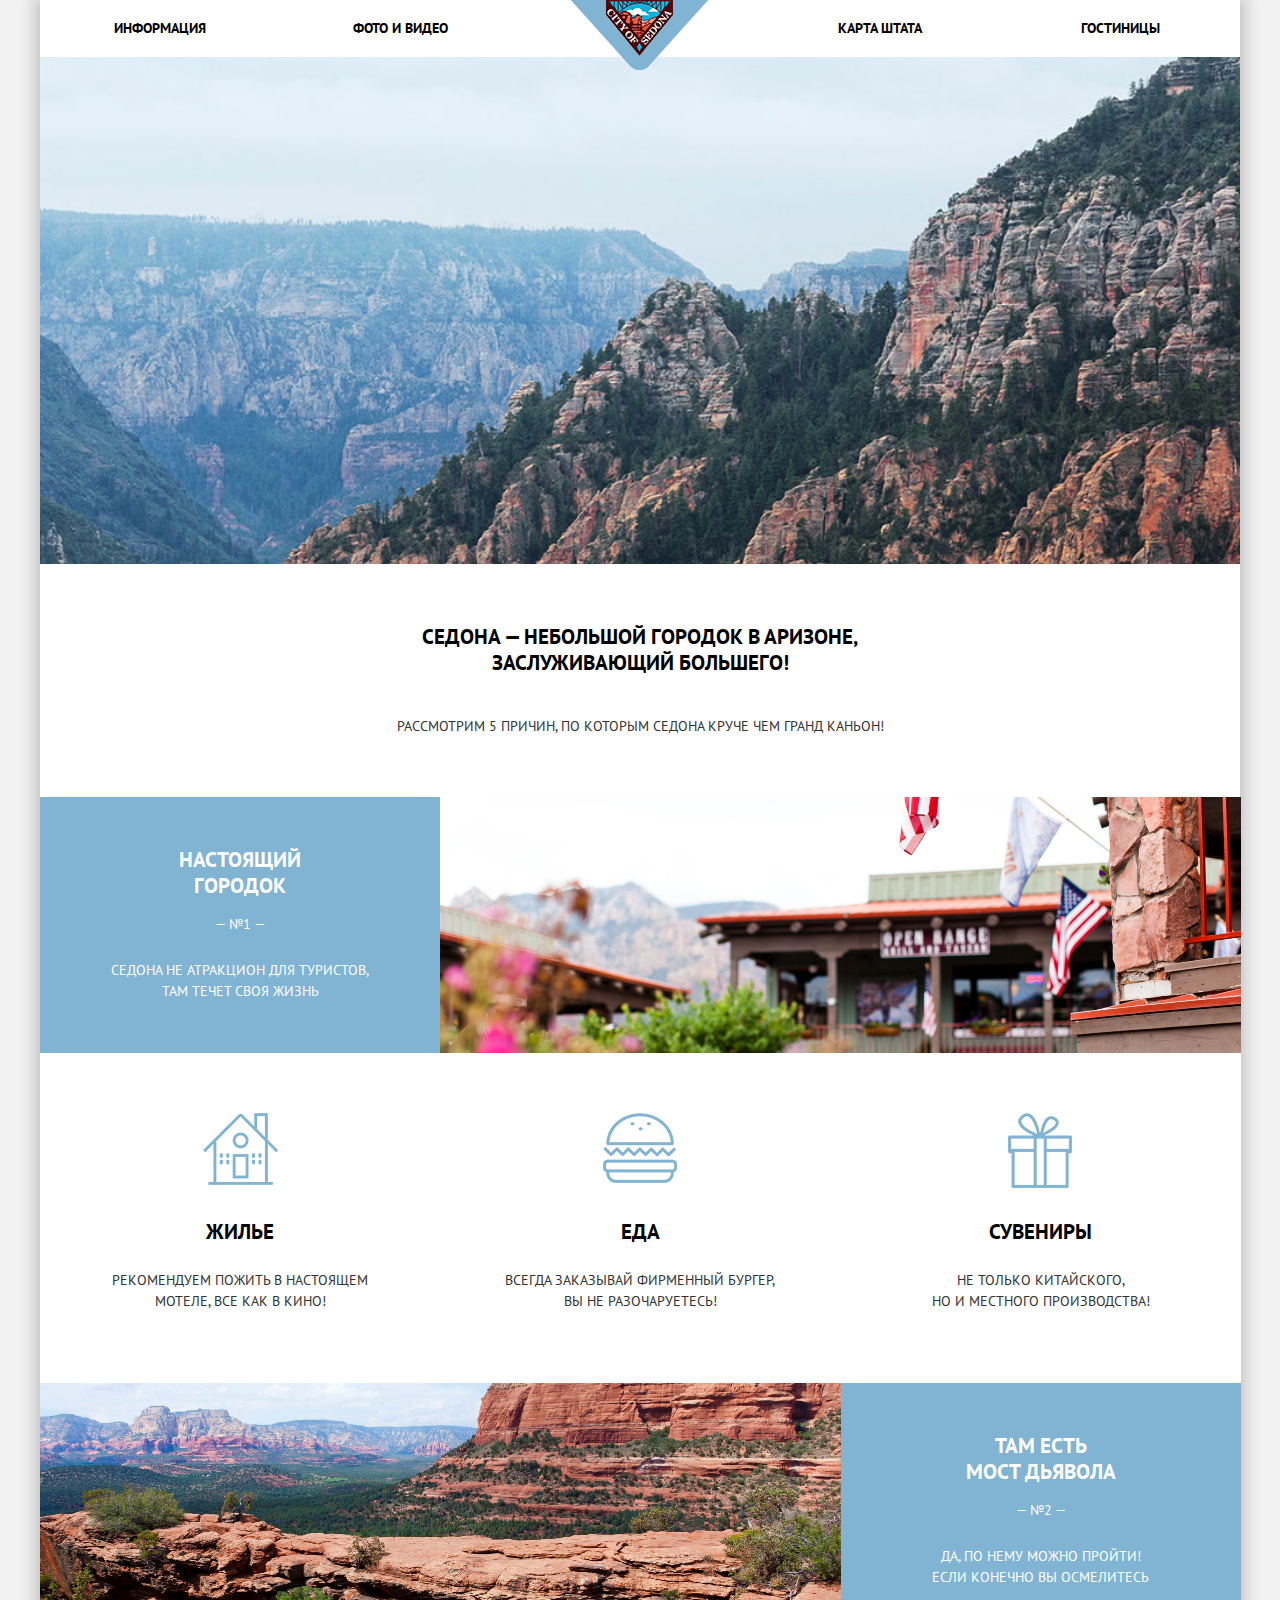
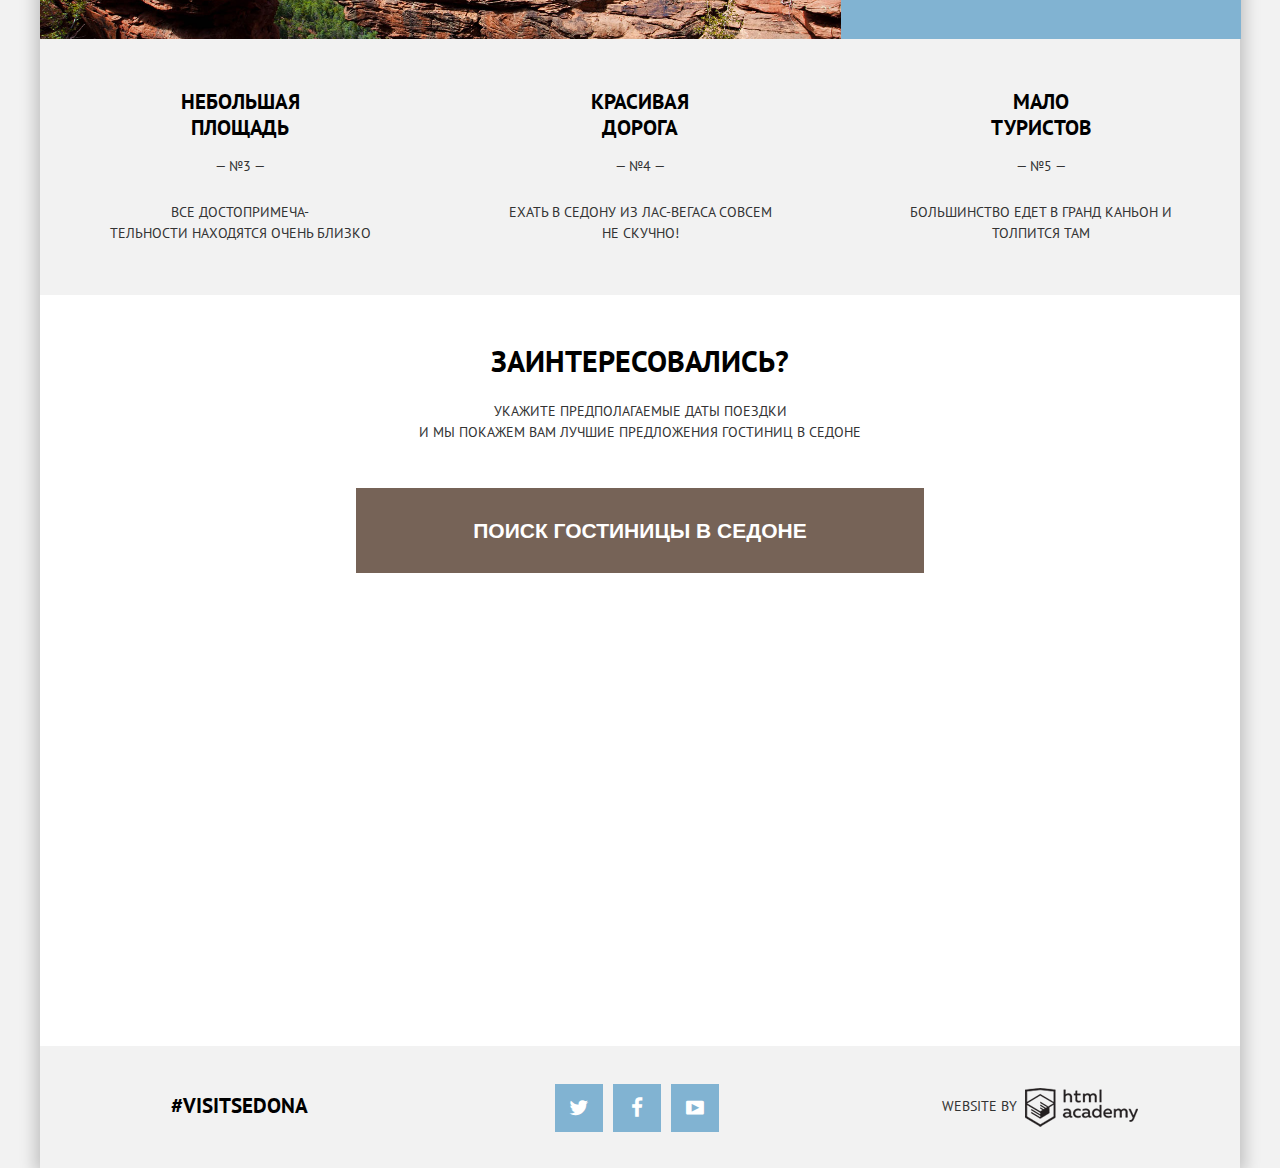
==== id96029/sedona/index.html @ d6e3ebe7 "sedona-index complete" ====
<!DOCTYPE html>
<html>

<head>
  <meta charset="utf-8">
  <title>Sedona</title>
  <link href="http://fonts.googleapis.com/css?family=PT+Sans:400,700&amp;subset=cyrillic,latin" rel="stylesheet" type="text/css" data-noprefix="">
  <link rel="stylesheet" href="css/style.css">
</head>

<body>
  <div class="positioner">
    <header class="header">
      <nav class="navigation">
        <ul>
          <li>
            <a href="#">Информация</a>
          </li>
          <li>
            <a href="#">Фото и видео</a>
          </li>
          <li>
            <!-- ссылка должна быть по контуру картинки??? -->
            <a class="logo" href="#">
              <img src="img/menu-logo.png" alt="Sedona">
            </a>
          </li>
          <li>
            <a href="#">Карта штата</a>
          </li>
          <li>
            <a href="#">Гостиницы</a>
          </li>
        </ul>
      </nav>
    </header>

    <div class="container">

      <section class="welcome-block">
        <div class="welcome-img"></div>
        <div class="welcome-mask"></div>
        <div class="welcome-text">
          <h2>СЕДОНА — небольшой городок в АРИЗОНЕ,<br>
заслуживающий большего!</h2>
          <p>Рассмотрим 5 причин, по которым Седона круче чем гранд каньон!</p>
        </div>
      </section>

      <section class="features-block">
        <div class="features-item accent-item">
          <h2>НАСТОЯЩИЙ<br>ГОРОДОК</h2>
          <span class="number">— №1 —</span>
          <p>СЕДОНА НЕ АТРАКЦИОН ДЛЯ ТУРИСТОВ,
            <br>ТАМ ТЕЧЕТ СВОЯ ЖИЗНЬ</p>
        </div>

        <div class="features-item img-item img-item-right"></div>

        <div class="features-item pic-item">
          <div class="pic home"></div>
          <h2>Жилье</h2>
          <p>Рекомендуем пожить в настоящем
            <br>мотеле, все как в кино!</p>
        </div>

        <div class="features-item pic-item">
          <div class="pic food"></div>
          <h2>ЕДА</h2>
          <p>Всегда заказывай ФИРМЕННЫЙ БУРГЕР,
            <br> Вы НЕ разочаруетесь!</p>
        </div>

        <div class="features-item pic-item">
          <div class="pic box"></div>
          <h2>СУВЕНИРЫ</h2>
          <p>Не только китайского,
            <br>но и местного производства!</p>
        </div>

        <div class="features-item img-item img-item-left"></div>

        <div class="features-item accent-item">
          <h2>ТАМ ЕСТЬ<br>Мост дьявола</h2>
          <span class="number">— №2 —</span>
          <p>Да, по нему можно пройти!
            <br>Если конечно вы осмелитесь</p>
        </div>

        <div class="features-item simle-item">
          <h2>НЕБОЛЬШАЯ<br>ПЛОЩАДЬ</h2>
          <span class="number">— №3 —</span>
          <p>ВСЕ достопримеча-
            <br>тельности находятся очень близко</p>
        </div>

        <div class="features-item simple-item">
          <h2>КРАСИВАЯ<br>ДОРОГА</h2>
          <span class="number">— №4 —</span>
          <p>ЕХАТЬ В СЕДОНУ ИЗ ЛАС-ВЕГАСА совсем
            <br>НЕ СКУЧНО!</p>
        </div>

        <div class="features-item simple-item">
          <h2>МАЛО<br>ТУРИСТОВ</h2>
          <span class="number">— №5 —</span>
          <p>Большинство едет в гранд каньон и
            <br>толпится там</p>
        </div>

      </section>

      <section class="search-block">
        <div class="search-block-title">ЗАИНТЕРЕСОВАЛИСЬ?</div>
        <p>Укажите предполагаемые даты поездки
          <br>и мы покажем вам лучшие предложения гостиниц в седоне</p>
        <div class="search-form">

          <button class="form-btn">ПОИСК ГОСТИНИЦЫ В седоне</button>

          <form action="catalog.html" method="get">
            <label>Дата заезда:
              <input type="text" name="" value="" placeholder="24 апреля 2014">
            </label>
            <label>Дата выезда:
              <input type="text" name="" value="" placeholder="4 июля 2014">
            </label>
            <label>Взрослые:
              <input type="text" name="" value="2" placeholder="2">
            </label>
            <label>Дети:
              <input type="text" name="" value="0" placeholder="0">
            </label>
            <button class="search-btn" type="submit">Найти</button>
          </form>
        </div>
        <div id="map"></div>
      </section>

    </div>

    <footer class="footer clearfix">
      <section class="footer-column footer-contacts">
        <a href="#">#Visitsedona</a>
      </section>
      <section class="footer-column footer-social">
        <a class="social icon-twitter" href="#"></a>
        <a class="social icon-facebook" href="#"></a>
        <a class="social icon-youtube" href="#"></a>
      </section>
      <section class="footer-column footer-copyright">
        <span>Website by&nbsp;</span>
        <a href="//htmlacademy.ru/">
        </a>
      </section>
    </footer>
  </div>
  <script type="text/javascript" charset="utf-8" src="https://api-maps.yandex.ru/services/constructor/1.0/js/?sid=gqKPb93SNWbgKcYiw6Mp4gLmOWBQvxFD&id=map"></script>
</body>

</html>
---- id96029/sedona/css/style.css ----
@font-face {
  font-family: 'symbols-sedona';
  src: url('../font/symbols-sedona.eot?60737633');
  src: url('../font/symbols-sedona.eot?60737633#iefix') format('embedded-opentype'), url('../font/symbols-sedona.woff?60737633') format('woff'), url('../font/symbols-sedona.ttf?60737633') format('truetype'), url('../font/symbols-sedona.svg?60737633#symbols-sedona') format('svg');
  font-weight: normal;
  font-style: normal;
}
/* Chrome hack: SVG is rendered more smooth in Windozze. 100% magic, uncomment if you need it. */
/* Note, that will break hinting! In other OS-es font will be not as sharp as it could be */
/*
@media screen and (-webkit-min-device-pixel-ratio:0) {
  @font-face {
    font-family: 'symbols-sedona';
    src: url('../font/symbols-sedona.svg?60737633#symbols-sedona') format('svg');
  }
}
*/

[class^="icon-"]:before,
[class*=" icon-"]:before {
  font-family: "symbols-sedona";
  font-style: normal;
  font-weight: normal;
  speak: none;
  display: inline-block;
  text-decoration: inherit;
  width: 1em;
  margin-right: .2em;
  text-align: center;
  /* opacity: .8; */
  /* For safety - reset parent styles, that can break glyph codes*/

  font-variant: normal;
  text-transform: none;
  /* fix buttons height, for twitter bootstrap */

  line-height: 1em;
  /* Animation center compensation - margins should be symmetric */
  /* remove if not needed */

  margin-left: .2em;
  /* you can be more comfortable with increased icons size */
  /* font-size: 120%; */
  /* Uncomment for 3D effect */
  /* text-shadow: 1px 1px 1px rgba(127, 127, 127, 0.3); */
}

.icon-facebook:before {
  content: '\66';
}
/* 'f' */

.icon-twitter:before {
  content: '\74';
}
/* 't' */

.icon-up-dir:before {
  content: '\25b2';
}
/* '▲' */

.icon-down-dir:before {
  content: '\25bc';
}
/* '▼' */

.icon-star:before {
  content: '\2605';
}
/* '★' */

.icon-check-off:before {
  content: '\2610';
}
/* '☐' */

.icon-check-on:before {
  content: '\2611';
}
/* '☑' */

.icon-calendar:before {
  content: '\e800';
}
/* '' */

.icon-plus:before {
  content: '\e801';
}
/* '' */

.icon-minus:before {
  content: '\e802';
}
/* '' */

.icon-youtube:before {
  content: '\f39e';
}
/* '' */

body {
  margin: 0;
  padding: 0;
  background-color: #f2f2f2;
  font-family: 'PT Sans', Arial, sans-serif;
  font-size: 14px;
  line-height: 21px;
  text-transform: uppercase;
  color: #333;
}

ul,
h1,
h2,
p {
  margin: 0;
  padding: 0;
}

h1,
h2 {
  font-weight: bold;
  color: black;
}

h1 {
  font-size: 30px;
  line-height: 26px;
}

h2 {
  font-size: 21px;
  line-height: 26px;
}

.positioner {
  max-width: 1200px;
  min-width: 768px;
  margin: 0 auto;
  box-shadow: 0 0 15px 5px rgba(0, 1, 1, .2);
}

.header {
  height: 57px;
  margin: 0;
  padding: 0;
  background-color: white;
  list-style: none;
}

.header li {
  height: 57px;
  display: inline-block;
  width: 20%;
  margin-right: -4px;
  text-align: center;
  line-height: 57px;
  vertical-align: middle;
}

.header a {
  display: block;
  color: black;
  text-decoration: none;
  font-size: 14px;
  font-weight: bold;
}

.header .logo {
  position: relative;
  z-index: 1;
}

.header a:hover {
  color: rgba(129, 179, 210, 1);
}

.header a:active {
  color: rgba(0, 0, 0, .3);
}

.header a.active {
  color: rgba(118, 99, 87, 1);
}

.header a.active:hover {
  color: rgba(96, 78, 67, 1);
}

.header a.active:active {
  color: rgba(118, 99, 87, .3);
}

.footer {}

.footer-column {
  width: 33.33%;
  text-align: center;
  vertical-align: middle;
  line-height: 120px;
}

.footer-contacts {
  float: left;
}

.footer-social {
  float: left;
}

.footer-copyright {
  float: right;
}

.footer-copyright a {
  display: inline-block;
  width: 113px;
  height: 39px;
  vertical-align: middle;
  background-image: url('../img/created-by-sprite.png');
}

.footer-copyright a:hover {
  background-position: 0 -40px;
}

.footer-copyright a:active {
  background-position: 0 -80px;
}

.footer-contacts a {
  color: black;
  text-decoration: none;
  font-size: 21px;
  font-weight: bold;
}

.footer .social {
  display: inline-block;
  width: 48px;
  height: 48px;
  margin-right: 6px;
  vertical-align: middle;
  line-height: 48px;
  text-decoration: none;
  color: #fff;
  font-size: 21px;
  text-align: center;
  background-color: rgba(129, 179, 210, 1);
}

.footer .social:hover {
  background-color: rgba(102, 158, 192, 1);
}

.footer .social:active {
  background-color: rgba(84, 150, 189, 1);
}

.clearfix:after {
  content: '';
  display: table;
  clear: both;
}

.welcome-block {
  min-width: 768px;
  background-image: url('../img/bg-index-main.jpg');
  background-position: top center;
  background-attachment: fixed;
  background-repeat: no-repeat;
  background-size: cover;
}

.welcome-img {
  width: 500px;
  height: 450px;
  background-image: url('../img/bg-index-logo.png');
  background-position: center 75px;
  background-repeat: no-repeat;
  margin: 0 auto;
}

.welcome-mask {
  background-image: url('../img/bg-index-mask.png');
  background-position: center top;
  background-repeat: no-repeat;
  height: 57px;
  background-size: 100% 57px;
  margin-right: -1px;
}

.welcome-text {
  padding: 60px 0;
  background: #fff;
  text-align: center;
}

.welcome-text h2 {
  margin-bottom: 40px;
}

.features-block {
  margin-right: -1px;
}

.features-item {
  display: inline-block;
  height: 206px;
  width: 33.33%;
  margin-right: -4px;
  text-align: center;
  vertical-align: top;
  padding-top: 50px;
}

.accent-item {
  background-color: rgba(129, 179, 210, 1);
  color: #fff;
}

.accent-item h2 {
  color: #fff;
}

.img-item {
  width: 66.66%;
}

.pic-item {
  background-color: #fff;
  padding-top: 60px;
  height: 270px;
}

.pic-item .pic {
  height: 76px;
  width: 75px;
  background-image: url('../img/pics.png');
  margin: 0 auto;
  margin-bottom: 30px;
}

.pic-item .home {
  background-position: -12px -27px;
}

.pic-item .food {
  background-position: -112px -30px;
}

.pic-item .box {
  background-position: -212px -24px;
}

.img-item-right {
  background-image: url('../img/bg-index-1.jpg');
  width: 66.66%;
  background-size: cover;
  background-repeat: no-repeat;
}

.img-item-left {
  background-image: url('../img/bg-index-2.jpg');
  width: 66.66%;
  background-size: cover;
  background-repeat: no-repeat;
}

.features-item .number {
  display: inline-block;
  margin-top: 15px;
}

.features-item p {
  margin-top: 25px;
}

.search-block {
  background-color: #fff;
  text-align: center;
  padding-top: 55px;
}

.search-block-title {
  font-size: 30px;
  color: #000;
  font-weight: bold;
  margin-bottom: 30px;
}

.search-block p {
  margin-bottom: 45px;
}

.form-btn {
  height: 85px;
  width: 568px;
  border-width: 0;
  color: #fff;
  background-color: rgba(118, 99, 87, 1);
  text-transform: uppercase;
  font-weight: bold;
  font-size: 21px;
}

.search-form form {
  display: none;
}

#map {
  height: 473px;
}
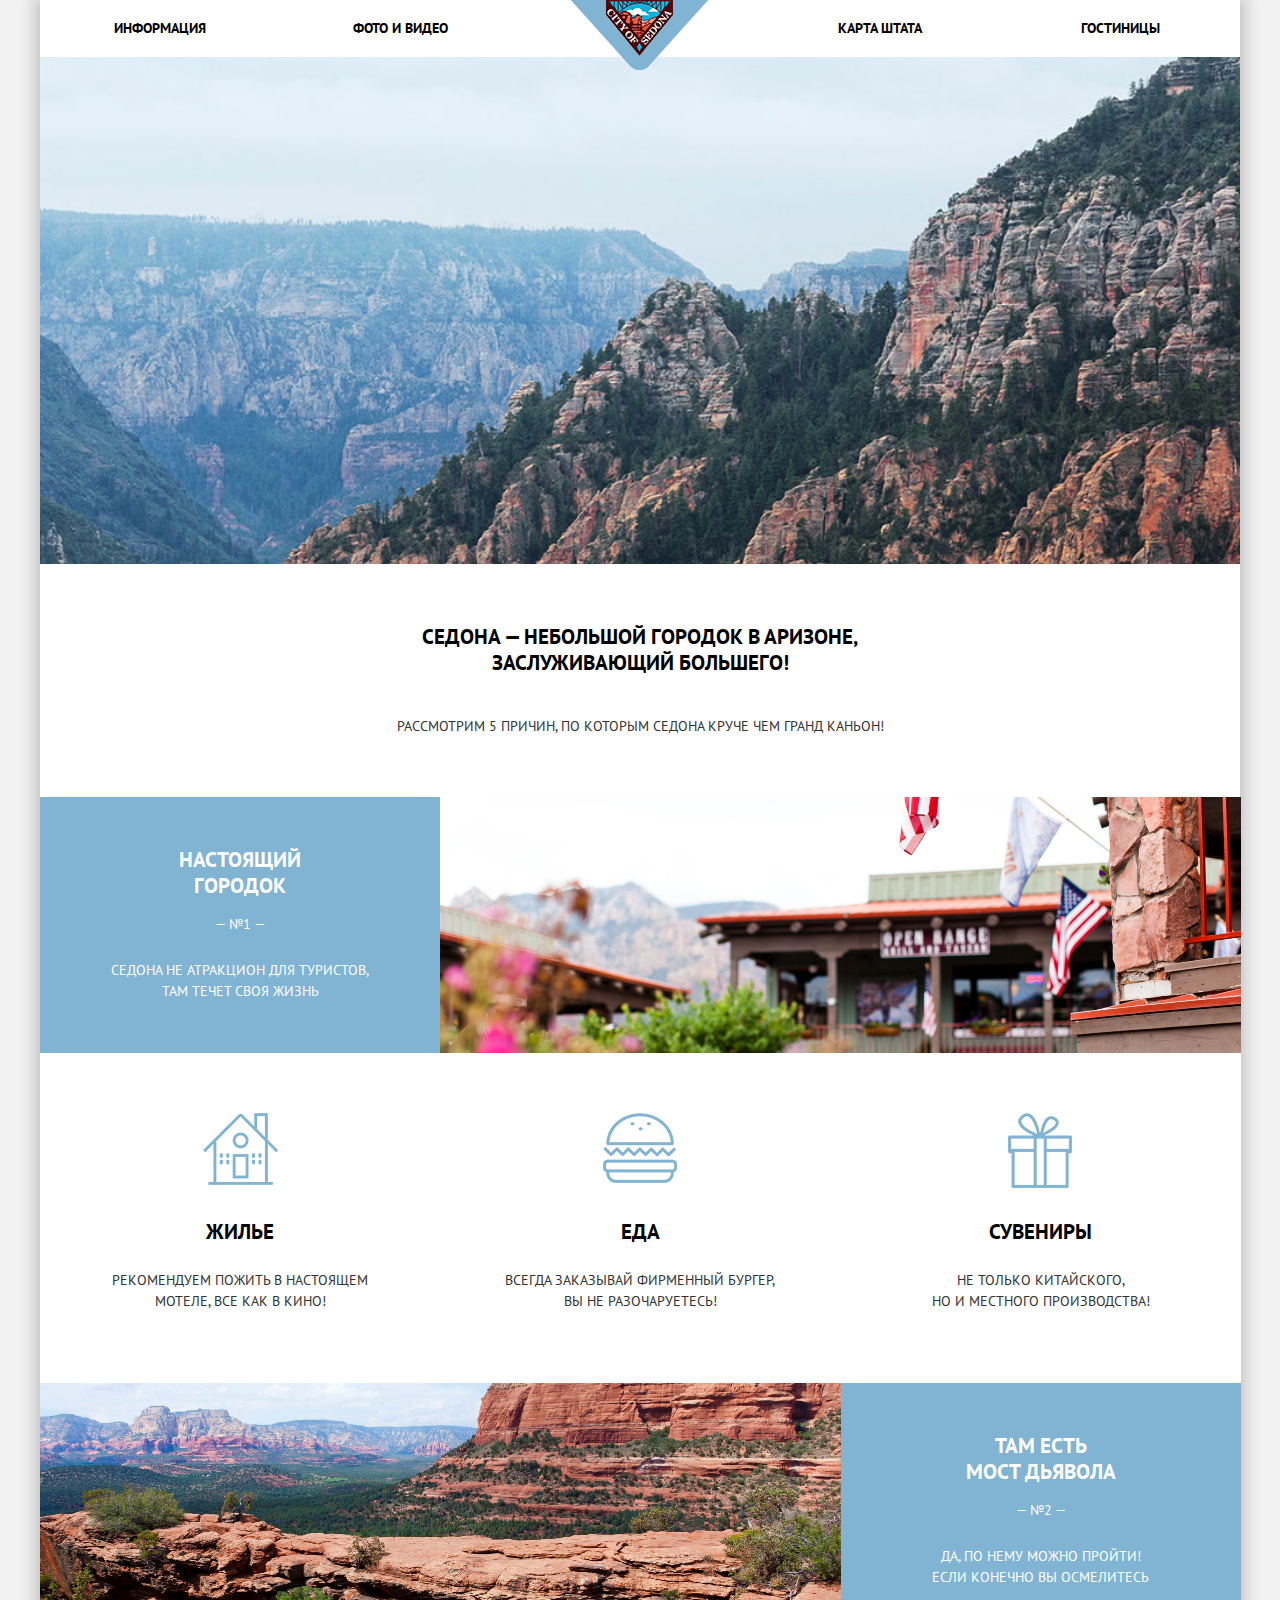
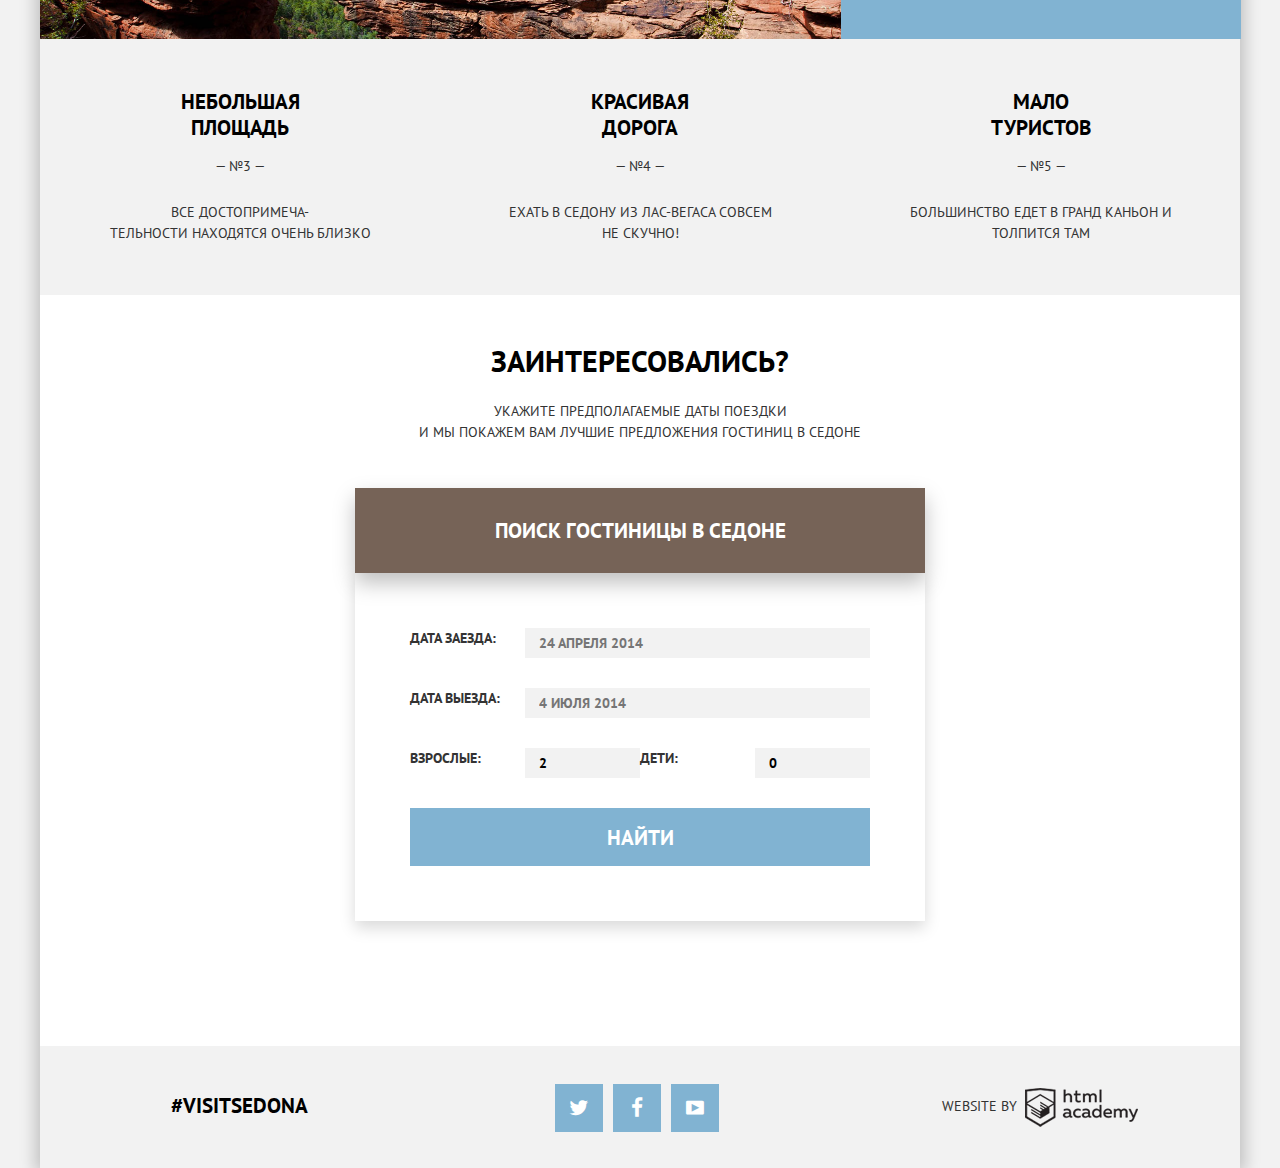
==== commit 37f63dfc: "sedona form style" ====
--- a/id96029/sedona/index.html
+++ b/id96029/sedona/index.html
@@ -114,24 +114,24 @@
         <div class="search-block-title">ЗАИНТЕРЕСОВАЛИСЬ?</div>
         <p>Укажите предполагаемые даты поездки
           <br>и мы покажем вам лучшие предложения гостиниц в седоне</p>
-        <div class="search-form">
+        <div class="search-form show-form">
 
-          <button class="form-btn">ПОИСК ГОСТИНИЦЫ В седоне</button>
+          <button class="btn form-btn">ПОИСК ГОСТИНИЦЫ В седоне</button>
 
           <form action="catalog.html" method="get">
             <label>Дата заезда:
-              <input type="text" name="" value="" placeholder="24 апреля 2014">
+              <input class="calendar" type="text" name="" value="" placeholder="24 апреля 2014">
             </label>
             <label>Дата выезда:
-              <input type="text" name="" value="" placeholder="4 июля 2014">
+              <input class="calendar" type="text" name="" value="" placeholder="4 июля 2014">
             </label>
-            <label>Взрослые:
-              <input type="text" name="" value="2" placeholder="2">
+            <label class="half-label">Взрослые:
+              <input class="counter" type="text" name="" value="2" placeholder="2">
             </label>
-            <label>Дети:
-              <input type="text" name="" value="0" placeholder="0">
+            <label class="half-label">Дети:
+              <input class="counter" type="text" name="" value="0" placeholder="0">
             </label>
-            <button class="search-btn" type="submit">Найти</button>
+            <button class="btn search-btn" type="submit">Найти</button>
           </form>
         </div>
         <div id="map"></div>
--- a/id96029/sedona/css/style.css
+++ b/id96029/sedona/css/style.css
@@ -135,6 +135,16 @@
   line-height: 26px;
 }
 
+.btn {
+  border: none;
+  outline:none;
+  color: #fff;
+  text-transform: uppercase;
+  font-weight: bold;
+  font-size: 21px;
+  font-family: 'PT Sans', Arial, sans-serif;
+}
+
 .positioner {
   max-width: 1200px;
   min-width: 768px;
@@ -395,19 +405,85 @@
   margin-bottom: 45px;
 }
 
+.search-form {
+  position: relative;
+  width: 570px;
+  margin: 0 auto;
+  height: 85px;
+}
+
 .form-btn {
   height: 85px;
-  width: 568px;
-  border-width: 0;
+  display: block;
+  position: absolute;
+  z-index: 2;
+  width: 100%;
   color: #fff;
   background-color: rgba(118, 99, 87, 1);
-  text-transform: uppercase;
-  font-weight: bold;
-  font-size: 21px;
+}
+
+.form-btn:hover {
+  cursor: pointer;
+  background-color: rgba(129, 179, 210, 1);
 }
 
 .search-form form {
   display: none;
+  position: absolute;
+  z-index: 1;
+  top: 85px;
+  text-align: left;
+  padding: 55px;
+  background: #fff;
+  box-shadow: 0 7px 15px 0 rgba(0,0,0,.15);
+}
+
+.search-form label {
+  width: 100%;
+  display: inline-block;
+  font-weight: bold;
+}
+
+.search-form .half-label {
+  margin-right: -4px;
+  width: 50%;
+}
+
+.search-form label:last-child {
+  padding-left: 20px;
+}
+
+.search-form input[type="text"] {
+  box-sizing: border-box;
+  font-family: 'PT Sans', Arial, sans-serif;
+  font-size: 14px;
+  text-transform: uppercase;
+  font-weight: bold;
+  padding: 6px 14px;
+  border: none;
+  background-color: rgba(242,242,242,1);
+  margin-bottom: 30px;
+}
+
+.search-form .calendar {
+  width: 345px;
+  float: right;
+}
+
+.search-form .counter {
+  width: 115px;
+  float: right;
+}
+
+.show-form form { display: block; }
+
+.show-form .form-btn { box-shadow: 0 10px 20px 0 rgba(0,1,1,.25); }
+
+.search-form .search-btn {
+  display: block;
+  width: 100%;
+  background-color: rgba(129, 179, 210, 1);
+  height: 58px;
 }
 
 #map {
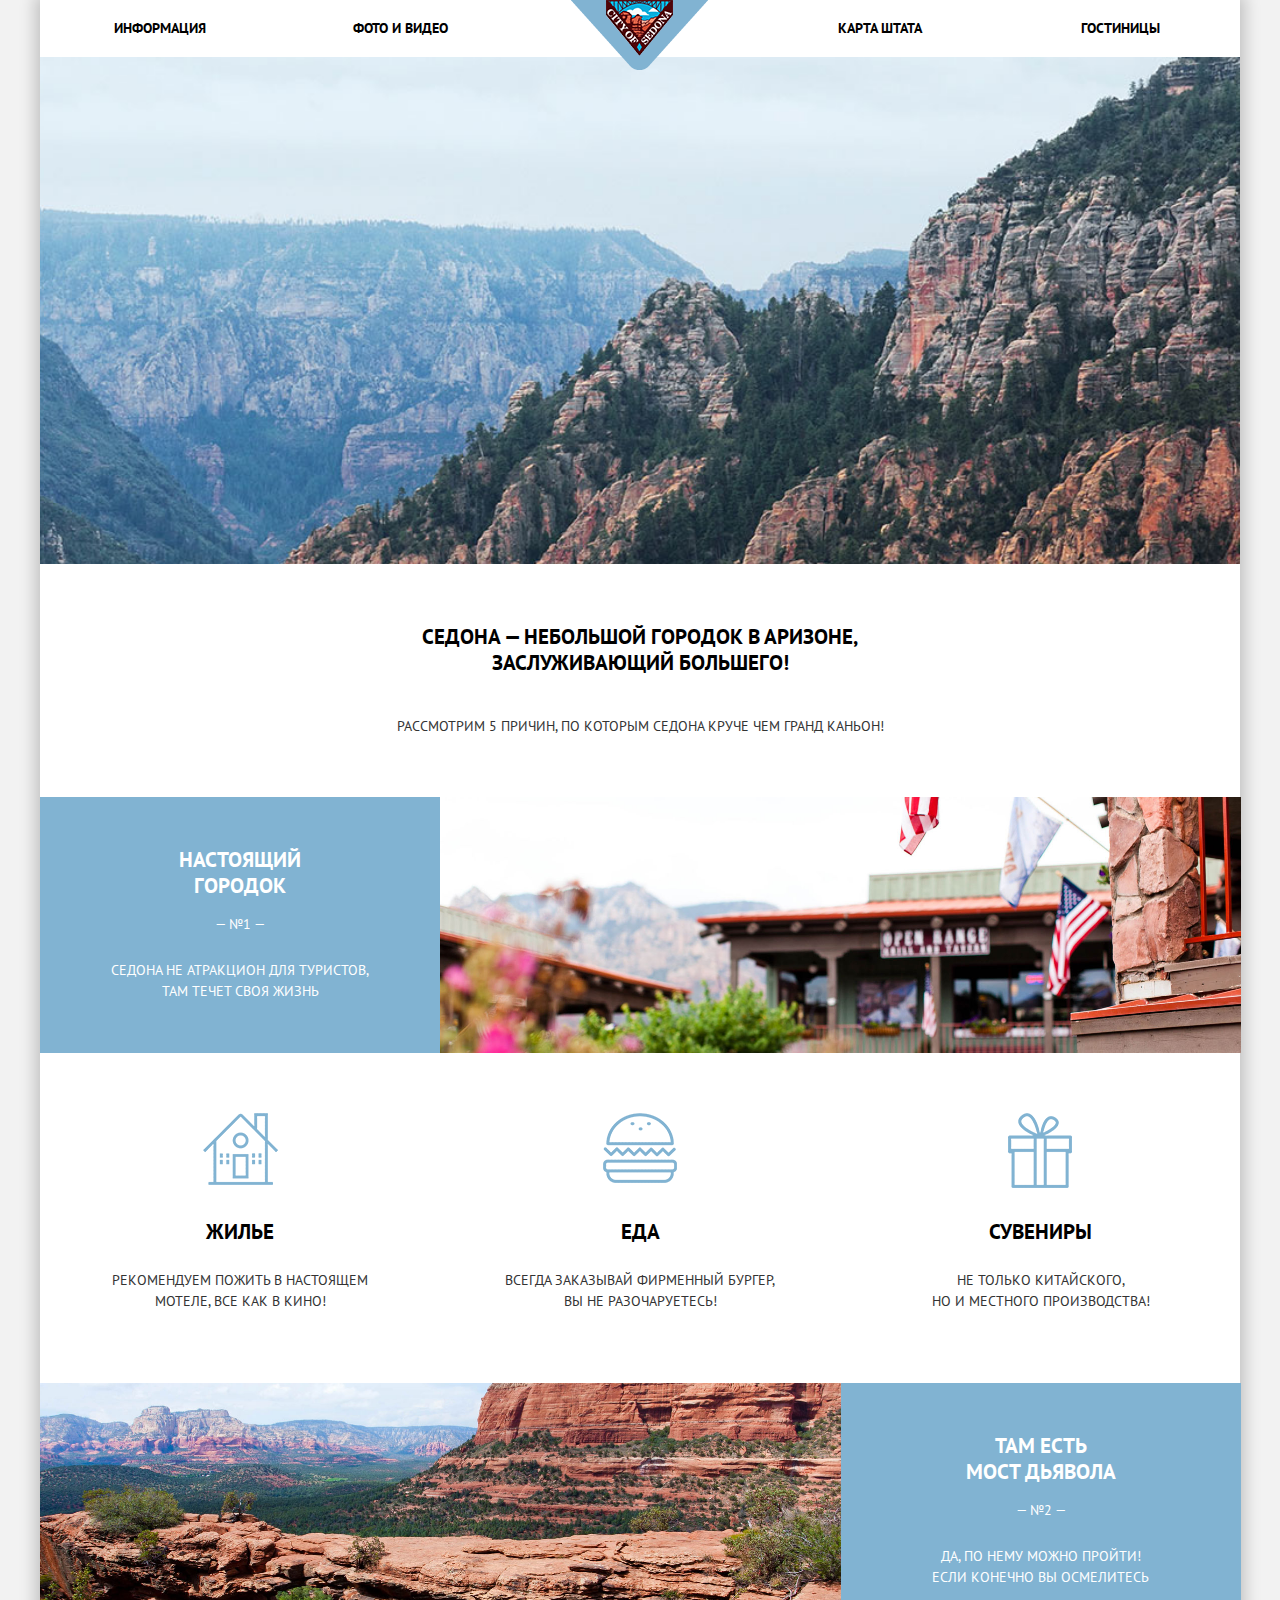
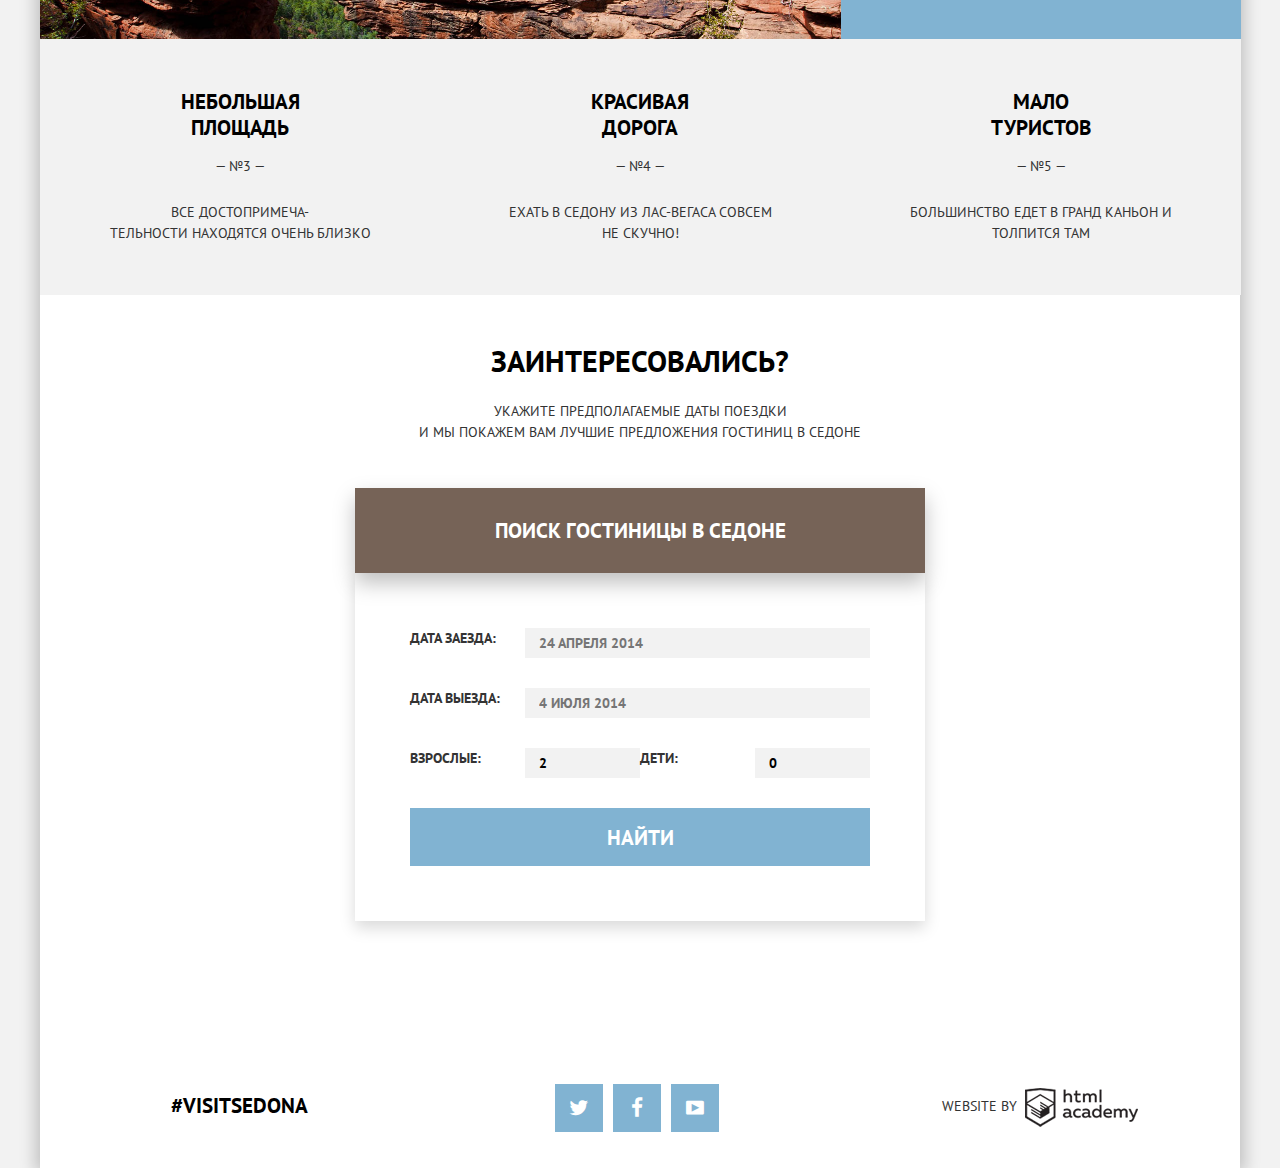
==== commit e4c6271e: "sedona final css changes" ====
--- a/id96029/sedona/index.html
+++ b/id96029/sedona/index.html
@@ -29,7 +29,7 @@
             <a href="#">Карта штата</a>
           </li>
           <li>
-            <a href="#">Гостиницы</a>
+            <a href="catalog.html">Гостиницы</a>
           </li>
         </ul>
       </nav>
@@ -87,7 +87,7 @@
             <br>Если конечно вы осмелитесь</p>
         </div>
 
-        <div class="features-item simle-item">
+        <div class="features-item simple-item">
           <h2>НЕБОЛЬШАЯ<br>ПЛОЩАДЬ</h2>
           <span class="number">— №3 —</span>
           <p>ВСЕ достопримеча-
--- a/id96029/sedona/css/style.css
+++ b/id96029/sedona/css/style.css
@@ -1,3 +1,5 @@
+/*Common CSS*/
+
 @font-face {
   font-family: 'symbols-sedona';
   src: url('../font/symbols-sedona.eot?60737633');
@@ -119,6 +121,11 @@
   padding: 0;
 }
 
+a {
+  text-decoration: none;
+  color: red;
+}
+
 h1,
 h2 {
   font-weight: bold;
@@ -137,7 +144,7 @@
 
 .btn {
   border: none;
-  outline:none;
+  outline: none;
   color: #fff;
   text-transform: uppercase;
   font-weight: bold;
@@ -150,13 +157,13 @@
   min-width: 768px;
   margin: 0 auto;
   box-shadow: 0 0 15px 5px rgba(0, 1, 1, .2);
+  background-color: #fff;
 }
 
 .header {
   height: 57px;
   margin: 0;
   padding: 0;
-  background-color: white;
   list-style: none;
 }
 
@@ -203,8 +210,6 @@
   color: rgba(118, 99, 87, .3);
 }
 
-.footer {}
-
 .footer-column {
   width: 33.33%;
   text-align: center;
@@ -242,7 +247,6 @@
 
 .footer-contacts a {
   color: black;
-  text-decoration: none;
   font-size: 21px;
   font-weight: bold;
 }
@@ -254,19 +258,19 @@
   margin-right: 6px;
   vertical-align: middle;
   line-height: 48px;
-  text-decoration: none;
   color: #fff;
   font-size: 21px;
   text-align: center;
-  background-color: rgba(129, 179, 210, 1);
+  background-color: #81b3d2;
 }
 
 .footer .social:hover {
-  background-color: rgba(102, 158, 192, 1);
+  background-color: #669ec0;
 }
 
 .footer .social:active {
-  background-color: rgba(84, 150, 189, 1);
+  color: rgba(255, 255, 255, .3);
+  background-color: #5496bd;
 }
 
 .clearfix:after {
@@ -274,6 +278,7 @@
   display: table;
   clear: both;
 }
+/*CSS for index.html*/
 
 .welcome-block {
   min-width: 768px;
@@ -340,7 +345,6 @@
 }
 
 .pic-item {
-  background-color: #fff;
   padding-top: 60px;
   height: 270px;
 }
@@ -379,6 +383,10 @@
   background-repeat: no-repeat;
 }
 
+.simple-item {
+  background-color: #f2f2f2;
+}
+
 .features-item .number {
   display: inline-block;
   margin-top: 15px;
@@ -389,7 +397,6 @@
 }
 
 .search-block {
-  background-color: #fff;
   text-align: center;
   padding-top: 55px;
 }
@@ -435,7 +442,7 @@
   text-align: left;
   padding: 55px;
   background: #fff;
-  box-shadow: 0 7px 15px 0 rgba(0,0,0,.15);
+  box-shadow: 0 7px 15px 0 rgba(0, 0, 0, .15);
 }
 
 .search-form label {
@@ -461,7 +468,7 @@
   font-weight: bold;
   padding: 6px 14px;
   border: none;
-  background-color: rgba(242,242,242,1);
+  background-color: rgba(242, 242, 242, 1);
   margin-bottom: 30px;
 }
 
@@ -475,9 +482,13 @@
   float: right;
 }
 
-.show-form form { display: block; }
-
-.show-form .form-btn { box-shadow: 0 10px 20px 0 rgba(0,1,1,.25); }
+.show-form form {
+  display: block;
+}
+
+.show-form .form-btn {
+  box-shadow: 0 10px 20px 0 rgba(0, 1, 1, .25);
+}
 
 .search-form .search-btn {
   display: block;
@@ -486,6 +497,323 @@
   height: 58px;
 }
 
+.search-form .search-btn:hover {
+  background-color: #669ec0;
+}
+
+.search-form .search-btn:active {
+  color: rgba(255, 255, 255, .3);
+  background-color: #5496bd;
+}
+
 #map {
   height: 473px;
 }
+/*CSS for catalog.html*/
+
+.content {
+  padding: 30px 70px;
+}
+
+.filter {
+  background-image: url('../img/bg-hotels-filter.jpg');
+  background-size: cover;
+  background-position: center;
+  color: #fff;
+  font-size: 14px;
+}
+
+.filter1,
+.filter2 {
+  width: 24%;
+  float: left;
+}
+
+.filter3 {
+  width: 310px;
+  float: right;
+}
+
+.filter ul {
+  list-style: none;
+}
+
+.filter-group {
+  display: block;
+  font-size: 16px;
+  font-weight: bold;
+  margin-bottom: 10px;
+}
+
+.filter li {
+  line-height: 45px;
+}
+
+.range-controls {
+  position: relative;
+  height: 22px;
+  padding-top: 20px;
+}
+
+.range-controls .scale {
+  height: 2px;
+  background-color: rgba(255, 255, 255, .3);
+}
+
+.range-controls .bar {
+  height: 2px;
+  background-color: #fff;
+}
+
+.range-controls .toggle {
+  position: absolute;
+  top: 12px;
+  width: 4px;
+  height: 4px;
+  background-color: #ababab;
+  border: 8px solid #fff;
+  border-radius: 50%;
+  cursor: pointer;
+  box-shadow: 0 2px rgba(0, 1, 1, .14);
+}
+
+.range-controls .toggle:hover {
+  background-color: #1c4f80;
+}
+
+.range-controls .max {
+  left: 145px;
+}
+
+.price-controls {
+  border: 2px solid #fff;
+  border-radius: 2px;
+  padding: 5px 0;
+}
+
+.price-controls .from {
+  margin-left: 65px;
+}
+
+.price-controls .to {
+  margin-left: 50px;
+}
+
+.price-controls input {
+  width: 66px;
+  font-family: 'PT Sans', Arial, sans-serif;
+  font-size: 14px;
+  color: #fff;
+  border: none;
+  background: none;
+  outline: none;
+}
+
+.price-controls .input-border {
+  border-right: 2px solid #fff;
+}
+
+.filter .search-btn {
+  display: block;
+  margin: 12px auto;
+  padding: 5px 35px;
+  font-size: 14px;
+  font-weight: normal;
+  border: 2px solid #fff;
+  border-radius: 2px;
+  background: none;
+}
+
+.filter input[type="checkbox"] {
+  display: none;
+}
+
+.filter input[type="checkbox"] + label {
+  position: relative;
+  display: inline-block;
+  padding-left: 40px;
+  cursor: pointer;
+  vertical-align: top;
+}
+
+.filter input[type="checkbox"] + label::before {
+  content: '\2610';
+  position: absolute;
+  top: 1px;
+  left: 0;
+  font-family: "symbols-sedona";
+  font-size: 26px;
+  color: #b5b5b5;
+}
+
+.filter input[type="checkbox"] + label:hover::before {
+  color: #fff;
+}
+
+.filter input[type="checkbox"]:disabled + label::before {
+  color: #6a6a6a;
+}
+
+.filter input[type="checkbox"]:checked + label::before {
+  content: '\2611';
+}
+
+.sortbar .total,
+.sortbar-title,
+.sortbar a {
+  display: inline-block;
+}
+
+.sortbar .total {
+  font-size: 21px;
+  font-weight: bold;
+  width: 165px;
+}
+
+.sortbar-title,
+.sortbar a {
+  font-size: 12px;
+  margin-right: 35px;
+}
+
+.sortbar a {
+  color: rgba(0, 0, 0, .3);
+  border-bottom: 1px dotted #81b3d2;
+}
+
+.sortbar a:hover {
+  color: #81b3d2;
+}
+
+.sortbar a:active {
+  color: #000;
+  border: none;
+}
+
+.sortbar .active,
+.sortbar .order a:hover.active {
+  color: #81b3d2;
+  border: none;
+}
+
+.sortbar .order {
+  float: right;
+}
+
+.sortbar .order a {
+  margin: 0;
+  border: 0;
+  font-size: 19px;
+}
+
+.sortbar .order a:hover {
+  color: #000;
+}
+
+.sortbar .order a:active {
+  color: #81b3d2;
+}
+
+.catalog ul {
+  list-style: none;
+}
+
+.catalog .item {
+  position: relative;
+  padding-left: 237px;
+  border-bottom: 1px solid #e5e5e5;
+}
+
+.catalog .item:first-child {
+  border-top: 1px solid #e5e5e5;
+}
+
+.catalog .img-item img {
+  position: absolute;
+  left: 70px;
+}
+
+.catalog .title {
+  display: inline-block;
+  margin-bottom: 13px;
+  font-size: 21px;
+  font-weight: bold;
+  line-height: 16px;
+  color: #000;
+}
+
+.catalog .title:hover {
+  color: #81b3d2;
+}
+
+.catalog .title:active {
+  color: rgba(0, 0, 0, .3);
+}
+
+.catalog .details {
+  margin-bottom: 13px;
+  font-size: 14px;
+}
+
+.catalog .hotel-type {
+  min-width: 113px;
+}
+
+.catalog .item-buttons a {
+  font-size: 14px;
+  padding: 3px 17px;
+}
+
+.catalog .more {
+  background-color: #81b3d2;
+}
+
+.catalog .more:hover {
+  background-color: #669ec0;
+}
+
+.catalog .more:active {
+  color: rgba(255, 255, 255, .3);
+  background-color: #5496bd;
+}
+
+.catalog .book {
+  margin-left: 2px;
+  background-color: #766357;
+}
+
+.catalog .book:hover {
+  background-color: #604e43;
+}
+
+.catalog .book:active {
+  color: rgba(255, 255, 255, .3);
+  background-color: #503e33;
+}
+
+.catalog .details div,
+.catalog .item-buttons a {
+  display: inline-block;
+}
+
+.catalog .stars,
+.catalog .rate {
+  position: absolute;
+  right: 70px;
+}
+
+.catalog .stars {
+  top: 30px;
+  width: 130px;
+  font-size: 19px;
+  word-spacing: -7px;
+  text-align: right;
+  color: #81b3d2;
+  margin-right: -5px;
+}
+
+.catalog .rate {
+  bottom: 30px;
+  padding: 3px 17px;
+  background-color: #f2f2f2;
+}
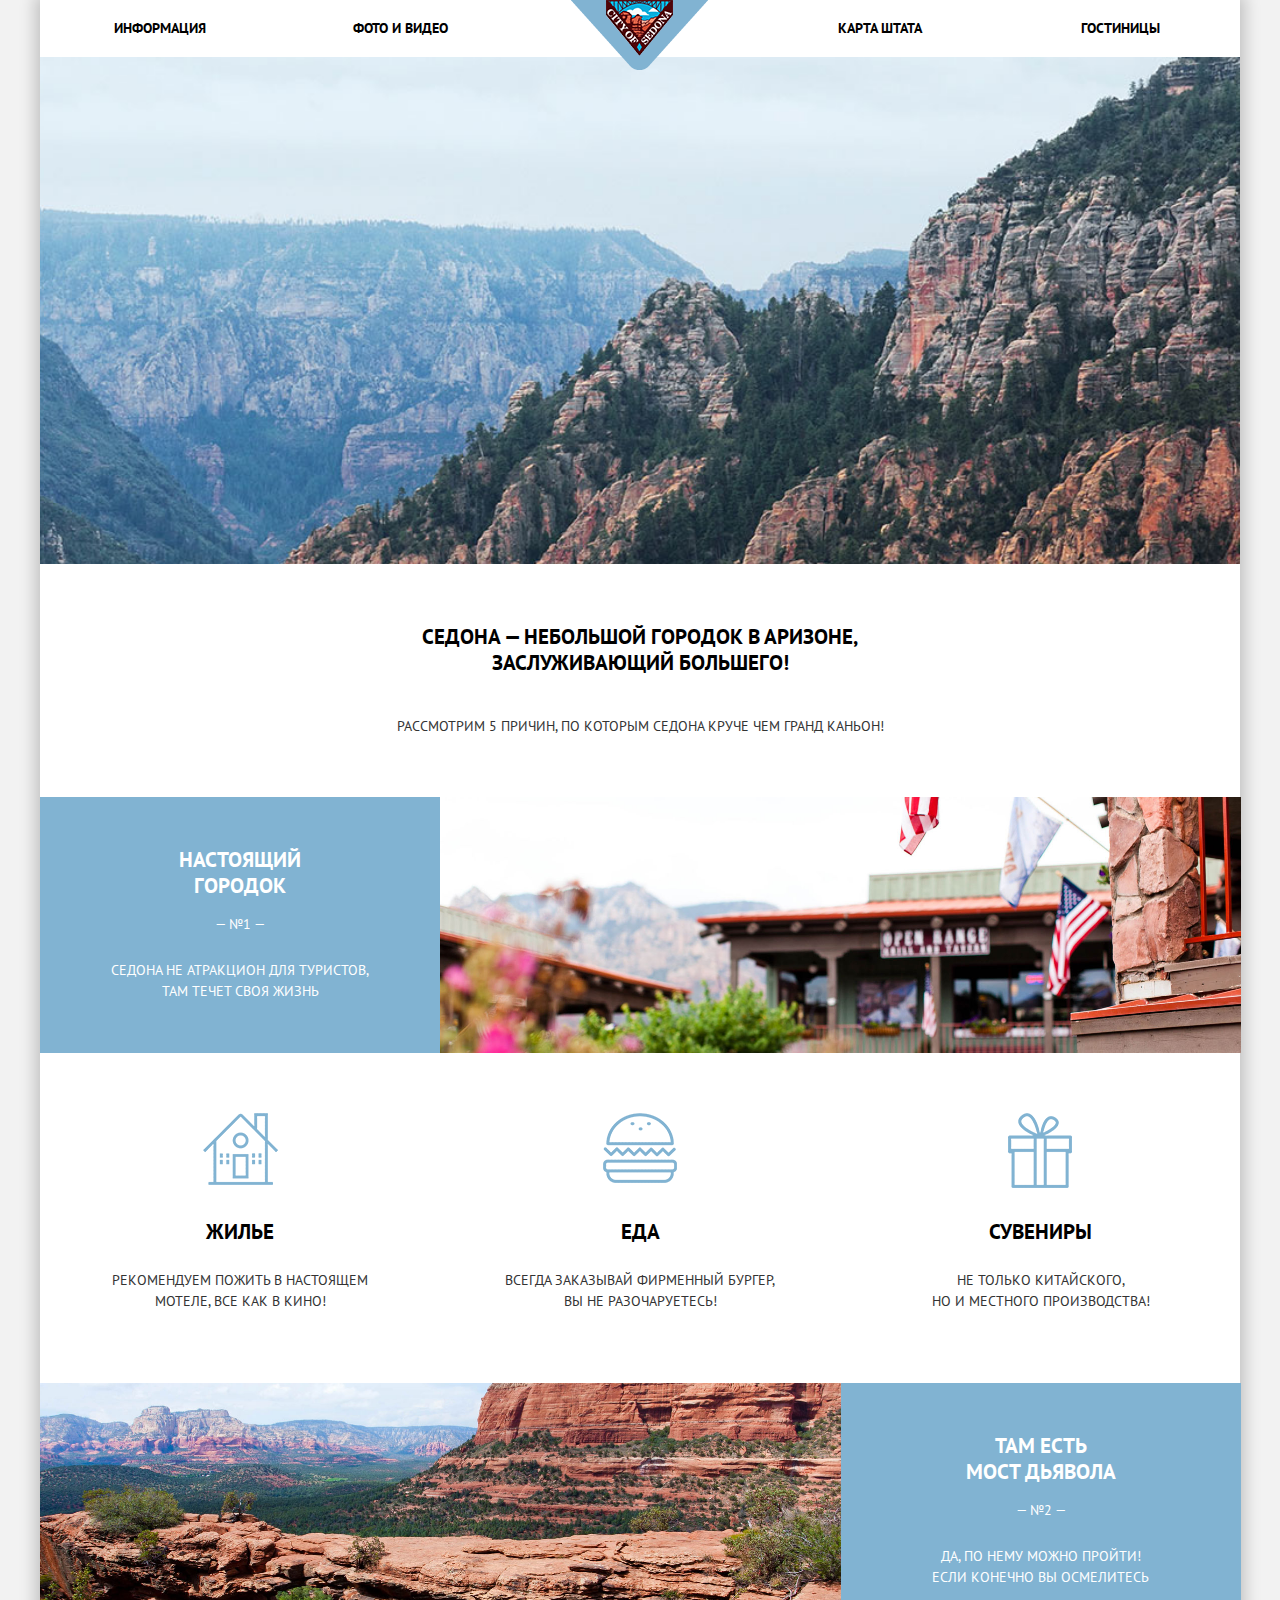
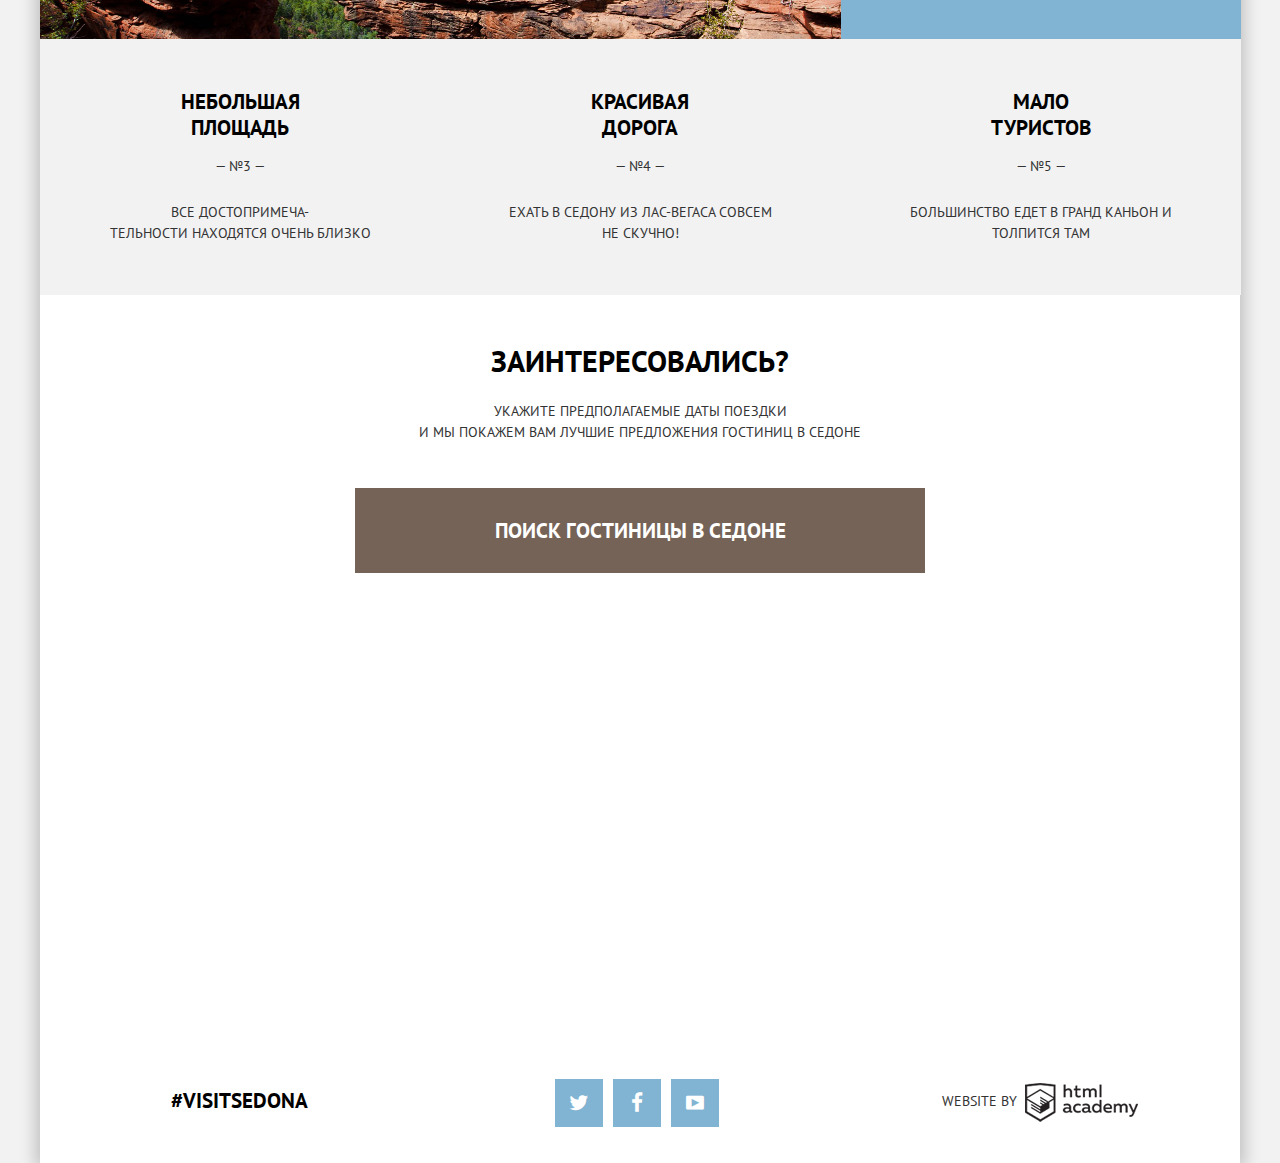
==== commit 65b2cda0: "Sedona done" ====
--- a/id96029/sedona/index.html
+++ b/id96029/sedona/index.html
@@ -8,7 +8,7 @@
   <link rel="stylesheet" href="css/style.css">
 </head>
 
-<body>
+<body class="index">
   <div class="positioner">
     <header class="header">
       <nav class="navigation">
@@ -20,9 +20,8 @@
             <a href="#">Фото и видео</a>
           </li>
           <li>
-            <!-- ссылка должна быть по контуру картинки??? -->
             <a class="logo" href="#">
-              <img src="img/menu-logo.png" alt="Sedona">
+              <img src="img/menu-logo.png" alt="Sedona" width="138" height="70">
             </a>
           </li>
           <li>
@@ -114,25 +113,30 @@
         <div class="search-block-title">ЗАИНТЕРЕСОВАЛИСЬ?</div>
         <p>Укажите предполагаемые даты поездки
           <br>и мы покажем вам лучшие предложения гостиниц в седоне</p>
-        <div class="search-form show-form">
+        <div class="search-form">
 
-          <button class="btn form-btn">ПОИСК ГОСТИНИЦЫ В седоне</button>
-
-          <form action="catalog.html" method="get">
-            <label>Дата заезда:
-              <input class="calendar" type="text" name="" value="" placeholder="24 апреля 2014">
-            </label>
-            <label>Дата выезда:
-              <input class="calendar" type="text" name="" value="" placeholder="4 июля 2014">
-            </label>
-            <label class="half-label">Взрослые:
-              <input class="counter" type="text" name="" value="2" placeholder="2">
-            </label>
-            <label class="half-label">Дети:
-              <input class="counter" type="text" name="" value="0" placeholder="0">
-            </label>
-            <button class="btn search-btn" type="submit">Найти</button>
-          </form>
+          <button class="btn btn-brown form-btn">ПОИСК ГОСТИНИЦЫ В седоне</button>
+          <div class="form-overflow">
+            <form action="catalog.html" method="get">
+              <label>Дата заезда:
+                <i class="icon-calendar"></i>
+                <input class="calendar" type="text" name="from" value="" placeholder="ДД.ММ.ГГ">
+              </label>
+              <label>Дата выезда:
+                <i class="icon-calendar"></i>
+                <input class="calendar" type="text" name="to" value="" placeholder="ДД.ММ.ГГ">
+              </label>
+              <label class="left-col">Взрослые:
+                <i class="icon-minus"></i><i class="icon-plus"></i>
+                <input class="counter" type="text" name="adults" value="" placeholder="0">
+              </label>
+              <label class="right-col">Дети:
+                <i class="icon-minus"></i><i class="icon-plus"></i>
+                <input class="counter" type="text" name="children" value="" placeholder="0">
+              </label>
+              <button class="btn btn-blue search-btn" type="submit">Найти</button>
+            </form>
+          </div>
         </div>
         <div id="map"></div>
       </section>
@@ -144,9 +148,9 @@
         <a href="#">#Visitsedona</a>
       </section>
       <section class="footer-column footer-social">
-        <a class="social icon-twitter" href="#"></a>
-        <a class="social icon-facebook" href="#"></a>
-        <a class="social icon-youtube" href="#"></a>
+        <a class="social icon-twitter btn-blue" href="#"></a>
+        <a class="social icon-facebook btn-blue" href="#"></a>
+        <a class="social icon-youtube btn-blue" href="#"></a>
       </section>
       <section class="footer-column footer-copyright">
         <span>Website by&nbsp;</span>
@@ -156,6 +160,26 @@
     </footer>
   </div>
   <script type="text/javascript" charset="utf-8" src="https://api-maps.yandex.ru/services/constructor/1.0/js/?sid=gqKPb93SNWbgKcYiw6Mp4gLmOWBQvxFD&id=map"></script>
+  <script>
+    var button = document.querySelector(".form-btn");
+    var dropdown = document.querySelector(".search-form");
+    var searchForm = document.querySelector(".search-form form");
+    var from = document.querySelector("[name=from]");
+    var to = document.querySelector("[name=to]");
+    var adults = document.querySelector("[name=adults]");
+
+    button.addEventListener("click", function(event) {
+      event.preventDefault();
+      dropdown.classList.toggle("show-form");
+      });
+    searchForm.addEventListener("submit", function(event) {
+      if (!(from.value && to.value && adults.value)) {
+          event.preventDefault();
+          searchForm.classList.add("error");
+        }
+      });
+
+  </script>
 </body>
 
 </html>
--- a/id96029/sedona/css/style.css
+++ b/id96029/sedona/css/style.css
@@ -152,7 +152,36 @@
   font-family: 'PT Sans', Arial, sans-serif;
 }
 
+.btn-blue {
+  background-color: #81b3d2;
+  color: #fff;
+}
+
+.btn-blue:hover {
+  background-color: #669ec0;
+}
+
+.btn-blue:active {
+  color: rgba(255, 255, 255, .3);
+  background-color: #5496bd;
+}
+
+.btn-brown {
+  background-color: #766357;
+  color: #fff;
+}
+
+.btn-brown:hover {
+  background-color: #604e43;
+}
+
+.btn-brown:active {
+  color: rgba(255, 255, 255, .3);
+  background-color: #503e33;
+}
+
 .positioner {
+  position: relative;
   max-width: 1200px;
   min-width: 768px;
   margin: 0 auto;
@@ -209,6 +238,11 @@
 .header a.active:active {
   color: rgba(118, 99, 87, .3);
 }
+.footer {
+  position: absolute;
+  bottom: 0;
+  width: 100%;
+  background-color: rgba(255,255,255,.9); }
 
 .footer-column {
   width: 33.33%;
@@ -258,19 +292,8 @@
   margin-right: 6px;
   vertical-align: middle;
   line-height: 48px;
-  color: #fff;
   font-size: 21px;
   text-align: center;
-  background-color: #81b3d2;
-}
-
-.footer .social:hover {
-  background-color: #669ec0;
-}
-
-.footer .social:active {
-  color: rgba(255, 255, 255, .3);
-  background-color: #5496bd;
 }
 
 .clearfix:after {
@@ -425,13 +448,10 @@
   position: absolute;
   z-index: 2;
   width: 100%;
-  color: #fff;
-  background-color: rgba(118, 99, 87, 1);
 }
 
 .form-btn:hover {
   cursor: pointer;
-  background-color: rgba(129, 179, 210, 1);
 }
 
 .search-form form {
@@ -446,17 +466,22 @@
 }
 
 .search-form label {
+  position: relative;
   width: 100%;
   display: inline-block;
-  font-weight: bold;
-}
-
-.search-form .half-label {
-  margin-right: -4px;
+  margin-bottom: 30px;
+  line-height: 38px;
+  vertical-align: middle;
+  font-weight: bold;
+}
+
+.search-form .left-col {
   width: 50%;
 }
 
-.search-form label:last-child {
+.search-form .right-col {
+  float: right;
+  width: 38%;
   padding-left: 20px;
 }
 
@@ -466,20 +491,49 @@
   font-size: 14px;
   text-transform: uppercase;
   font-weight: bold;
-  padding: 6px 14px;
+  line-height: 38px;
   border: none;
+  outline: none;
   background-color: rgba(242, 242, 242, 1);
-  margin-bottom: 30px;
 }
 
 .search-form .calendar {
   width: 345px;
   float: right;
+  padding: 0 14px;
 }
 
 .search-form .counter {
   width: 115px;
   float: right;
+  padding: 0 38px;
+  text-align: center;
+}
+
+.search-form i {
+  position: absolute;
+  color: #c2c2c2;
+}
+
+.search-form i:hover {
+  color: #000;
+}
+
+.search-form i:active {
+  color: #81b3d2;
+}
+
+.search-form .icon-calendar {
+  right: 10px;
+  font-size: 21px;
+}
+
+.search-form .icon-plus {
+  right: 10px;
+}
+
+.search-form .icon-minus {
+  right: 85px;
 }
 
 .show-form form {
@@ -493,21 +547,11 @@
 .search-form .search-btn {
   display: block;
   width: 100%;
-  background-color: rgba(129, 179, 210, 1);
   height: 58px;
 }
 
-.search-form .search-btn:hover {
-  background-color: #669ec0;
-}
-
-.search-form .search-btn:active {
-  color: rgba(255, 255, 255, .3);
-  background-color: #5496bd;
-}
-
 #map {
-  height: 473px;
+  height: 590px;
 }
 /*CSS for catalog.html*/
 
@@ -764,33 +808,6 @@
   padding: 3px 17px;
 }
 
-.catalog .more {
-  background-color: #81b3d2;
-}
-
-.catalog .more:hover {
-  background-color: #669ec0;
-}
-
-.catalog .more:active {
-  color: rgba(255, 255, 255, .3);
-  background-color: #5496bd;
-}
-
-.catalog .book {
-  margin-left: 2px;
-  background-color: #766357;
-}
-
-.catalog .book:hover {
-  background-color: #604e43;
-}
-
-.catalog .book:active {
-  color: rgba(255, 255, 255, .3);
-  background-color: #503e33;
-}
-
 .catalog .details div,
 .catalog .item-buttons a {
   display: inline-block;
@@ -804,7 +821,7 @@
 
 .catalog .stars {
   top: 30px;
-  width: 130px;
+  width: 135px;
   font-size: 19px;
   word-spacing: -7px;
   text-align: right;
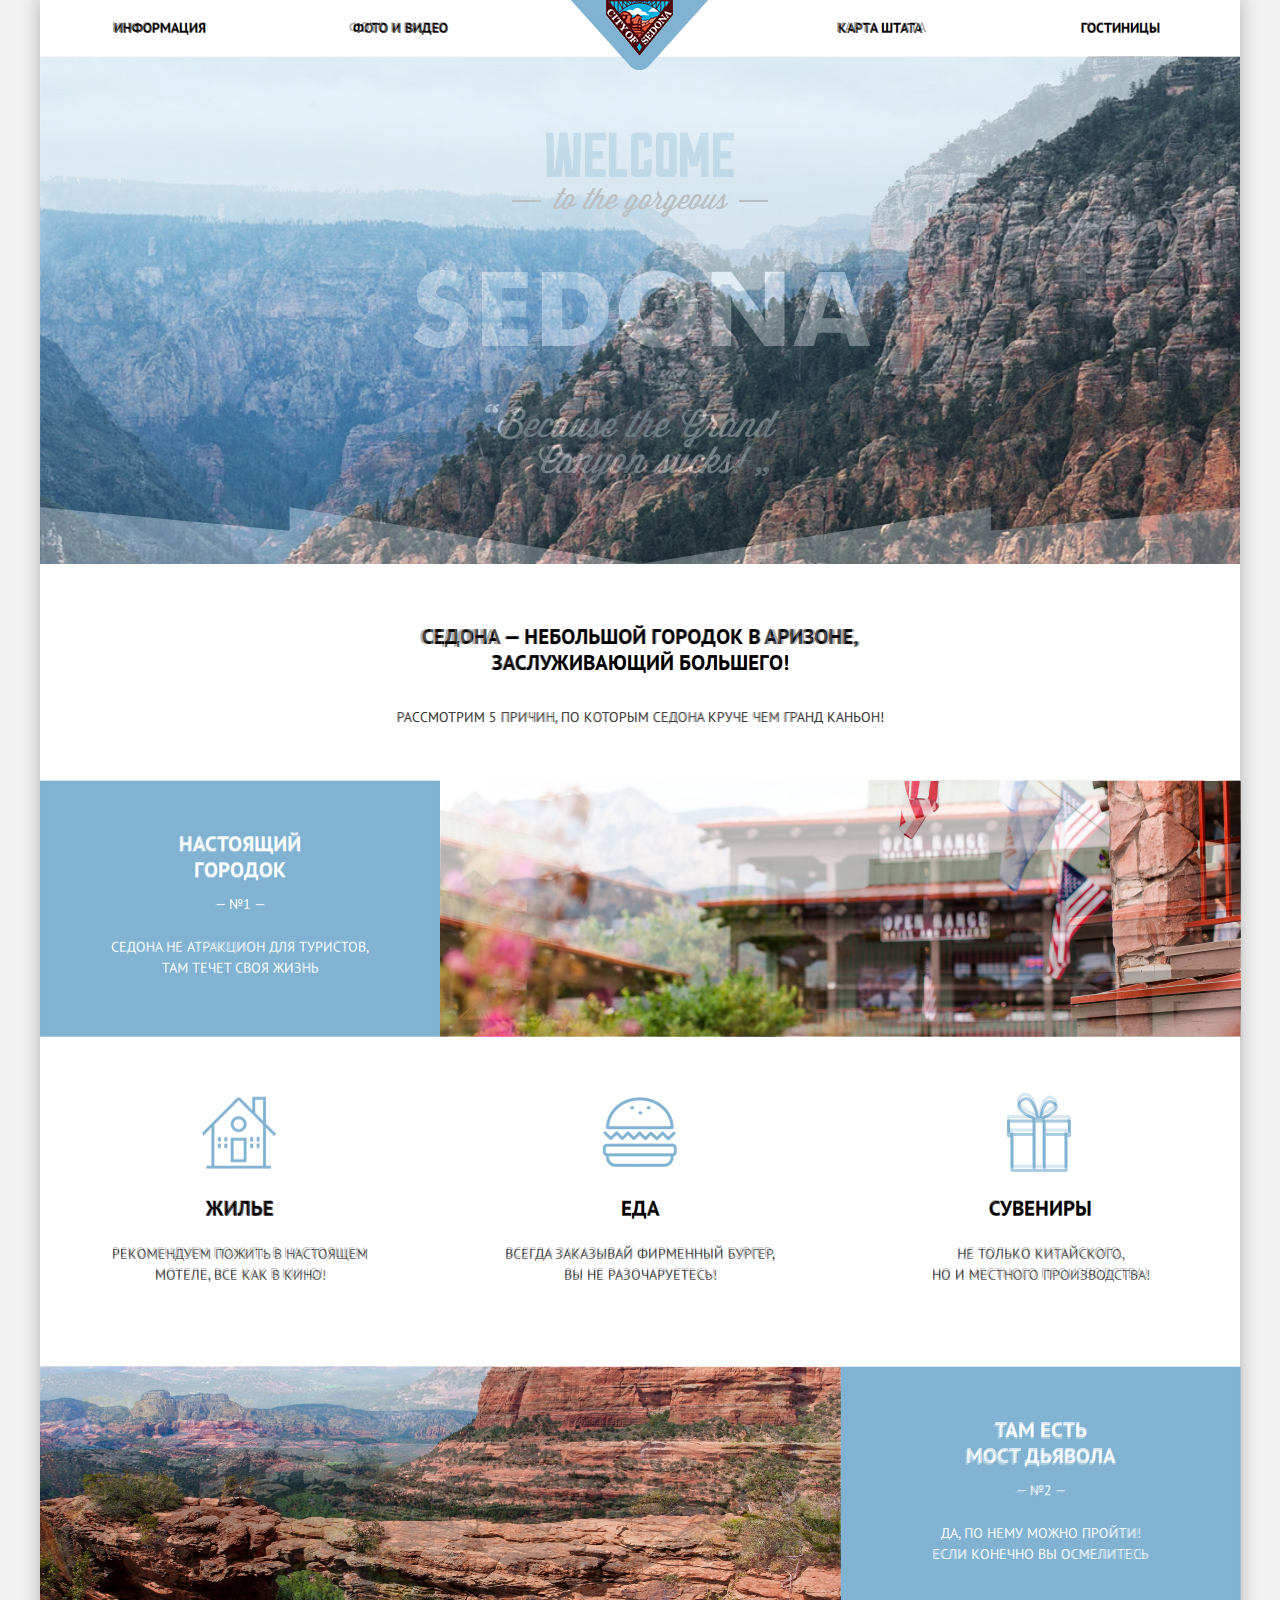
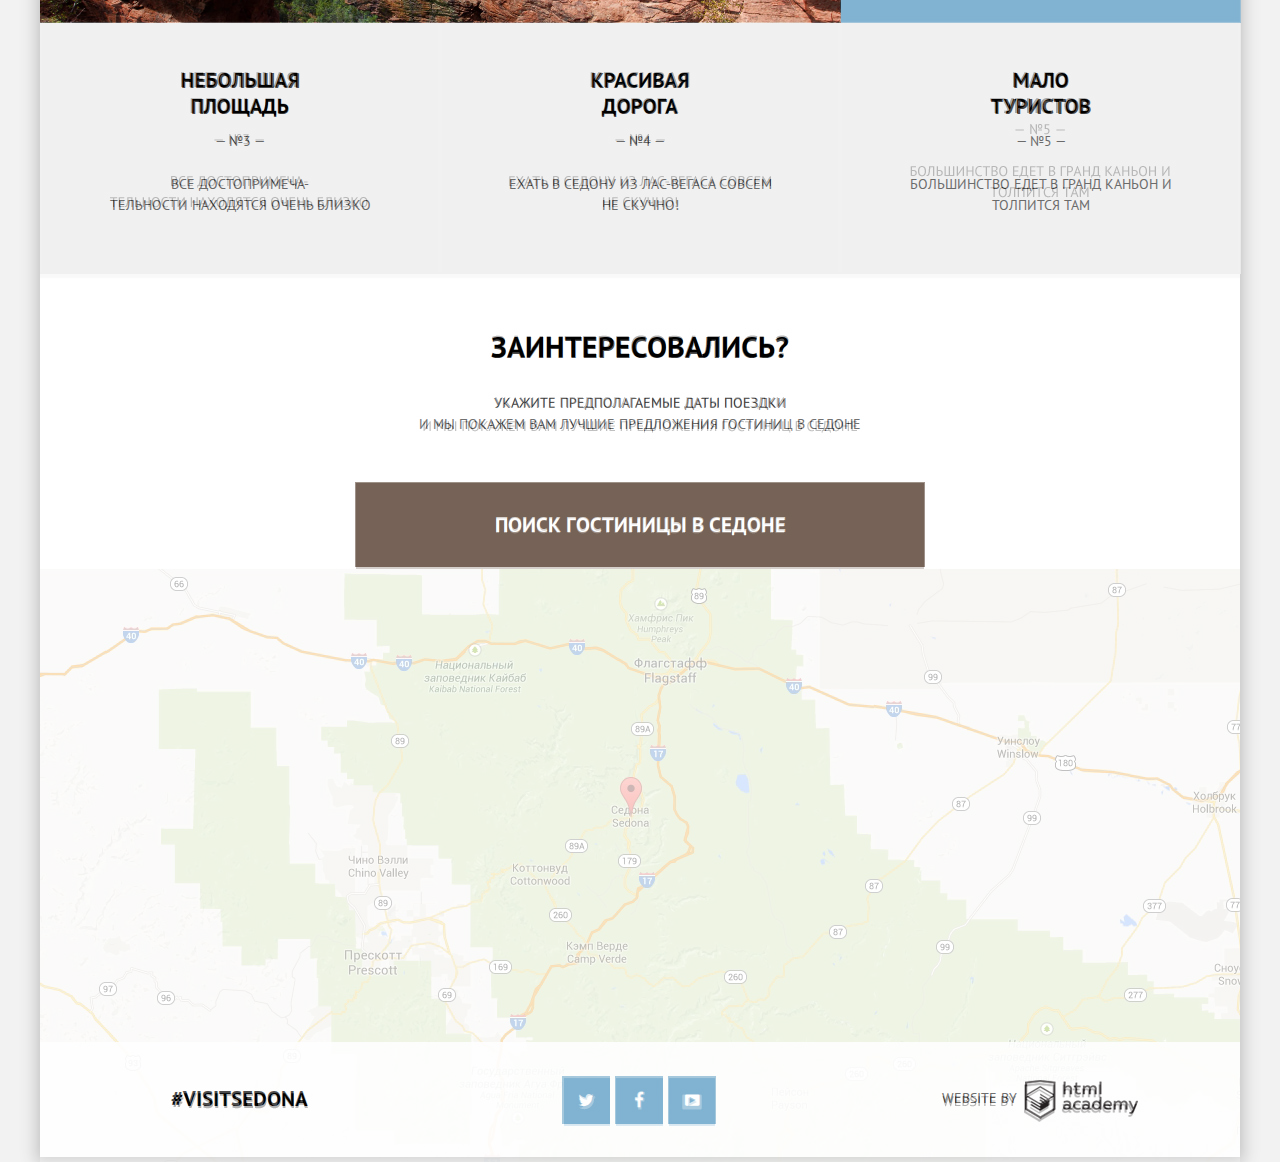
==== commit 7d8b38cc: "normalize css and diff fixes" ====
--- a/id96029/sedona/index.html
+++ b/id96029/sedona/index.html
@@ -5,10 +5,20 @@
   <meta charset="utf-8">
   <title>Sedona</title>
   <link href="http://fonts.googleapis.com/css?family=PT+Sans:400,700&amp;subset=cyrillic,latin" rel="stylesheet" type="text/css" data-noprefix="">
+  <link rel="stylesheet" href="css/normalize.css">
   <link rel="stylesheet" href="css/style.css">
 </head>
 
 <body class="index">
+  <style>
+    .tmp {
+      opacity: .3;
+      position: absolute;
+      z-index: 100;
+      top: 0;
+    }
+  </style>
+  <img class="tmp" src="sedona-index-1200.jpg">
   <div class="positioner">
     <header class="header">
       <nav class="navigation">
--- a/id96029/sedona/css/style.css
+++ b/id96029/sedona/css/style.css
@@ -181,7 +181,6 @@
 }
 
 .positioner {
-  position: relative;
   max-width: 1200px;
   min-width: 768px;
   margin: 0 auto;
@@ -189,6 +188,8 @@
   background-color: #fff;
 }
 
+.index .positioner { position: relative; }
+
 .header {
   height: 57px;
   margin: 0;
@@ -239,16 +240,18 @@
   color: rgba(118, 99, 87, .3);
 }
 .footer {
+  width: 100%; }
+
+.index .footer {
   position: absolute;
   bottom: 0;
-  width: 100%;
   background-color: rgba(255,255,255,.9); }
 
 .footer-column {
   width: 33.33%;
   text-align: center;
   vertical-align: middle;
-  line-height: 120px;
+  line-height: 111px;
 }
 
 .footer-contacts {
@@ -289,12 +292,13 @@
   display: inline-block;
   width: 48px;
   height: 48px;
-  margin-right: 6px;
+  margin-right: 1px;
   vertical-align: middle;
   line-height: 48px;
-  font-size: 21px;
+  font-size: 17px;
   text-align: center;
 }
+
 
 .clearfix:after {
   content: '';
@@ -331,13 +335,13 @@
 }
 
 .welcome-text {
-  padding: 60px 0;
+  padding: 60px 0 53px 0;
   background: #fff;
   text-align: center;
 }
 
 .welcome-text h2 {
-  margin-bottom: 40px;
+  margin-bottom: 31px;
 }
 
 .features-block {
@@ -377,11 +381,11 @@
   width: 75px;
   background-image: url('../img/pics.png');
   margin: 0 auto;
-  margin-bottom: 30px;
+  margin-bottom: 23px;
 }
 
 .pic-item .home {
-  background-position: -12px -27px;
+  background-position: -14px -27px;
 }
 
 .pic-item .food {
@@ -389,7 +393,7 @@
 }
 
 .pic-item .box {
-  background-position: -212px -24px;
+  background-position: -213px -24px;
 }
 
 .img-item-right {
@@ -408,31 +412,32 @@
 
 .simple-item {
   background-color: #f2f2f2;
+  padding-top: 45px;
 }
 
 .features-item .number {
   display: inline-block;
-  margin-top: 15px;
+  margin-top: 11px;
 }
 
 .features-item p {
-  margin-top: 25px;
+  margin-top: 22px;
 }
 
 .search-block {
   text-align: center;
-  padding-top: 55px;
+  padding-top: 62px;
 }
 
 .search-block-title {
   font-size: 30px;
   color: #000;
   font-weight: bold;
-  margin-bottom: 30px;
+  margin-bottom: 36px;
 }
 
 .search-block p {
-  margin-bottom: 45px;
+  margin-bottom: 47px;
 }
 
 .search-form {
@@ -448,21 +453,40 @@
   position: absolute;
   z-index: 2;
   width: 100%;
+  -webkit-transition: box-shadow 0.7s ease-in-out;
+          transition: box-shadow 0.7s ease-in-out;
 }
 
 .form-btn:hover {
   cursor: pointer;
 }
 
-.search-form form {
-  display: none;
-  position: absolute;
+.show-form .form-btn {
+  box-shadow: 0 10px 20px 0 rgba(0, 1, 1, .25);
+}
+
+.form-overflow {
+  overflow: hidden;
+  position: relative;
   z-index: 1;
   top: 85px;
+  height: 0;
+  -webkit-transition: height 0.7s ease-in-out;
+          transition: height 0.7s ease-in-out;
+  box-shadow: 0 7px 15px 0 rgba(0, 0, 0, .15);
+}
+
+.show-form .form-overflow {
+  display: block;
+  height: 372px;
+}
+
+.search-form form {
+  position: absolute;
+  bottom: 0;
   text-align: left;
   padding: 55px;
   background: #fff;
-  box-shadow: 0 7px 15px 0 rgba(0, 0, 0, .15);
 }
 
 .search-form label {
@@ -497,6 +521,10 @@
   background-color: rgba(242, 242, 242, 1);
 }
 
+.search-form .error input[type="text"] {
+  background-color: rgba(255, 0, 0, .05);
+}
+
 .search-form .calendar {
   width: 345px;
   float: right;
@@ -534,14 +562,6 @@
 
 .search-form .icon-minus {
   right: 85px;
-}
-
-.show-form form {
-  display: block;
-}
-
-.show-form .form-btn {
-  box-shadow: 0 10px 20px 0 rgba(0, 1, 1, .25);
 }
 
 .search-form .search-btn {
@@ -666,6 +686,7 @@
   border: 2px solid #fff;
   border-radius: 2px;
   background: none;
+  cursor: pointer;
 }
 
 .filter input[type="checkbox"] {
@@ -680,7 +701,7 @@
   vertical-align: top;
 }
 
-.filter input[type="checkbox"] + label::before {
+.filter input[type="checkbox"] + label:before {
   content: '\2610';
   position: absolute;
   top: 1px;
@@ -690,15 +711,15 @@
   color: #b5b5b5;
 }
 
-.filter input[type="checkbox"] + label:hover::before {
+.filter input[type="checkbox"] + label:hover:before {
   color: #fff;
 }
 
-.filter input[type="checkbox"]:disabled + label::before {
+.filter input[type="checkbox"]:disabled + label:before {
   color: #6a6a6a;
 }
 
-.filter input[type="checkbox"]:checked + label::before {
+.filter input[type="checkbox"]:checked + label:before {
   content: '\2611';
 }
 
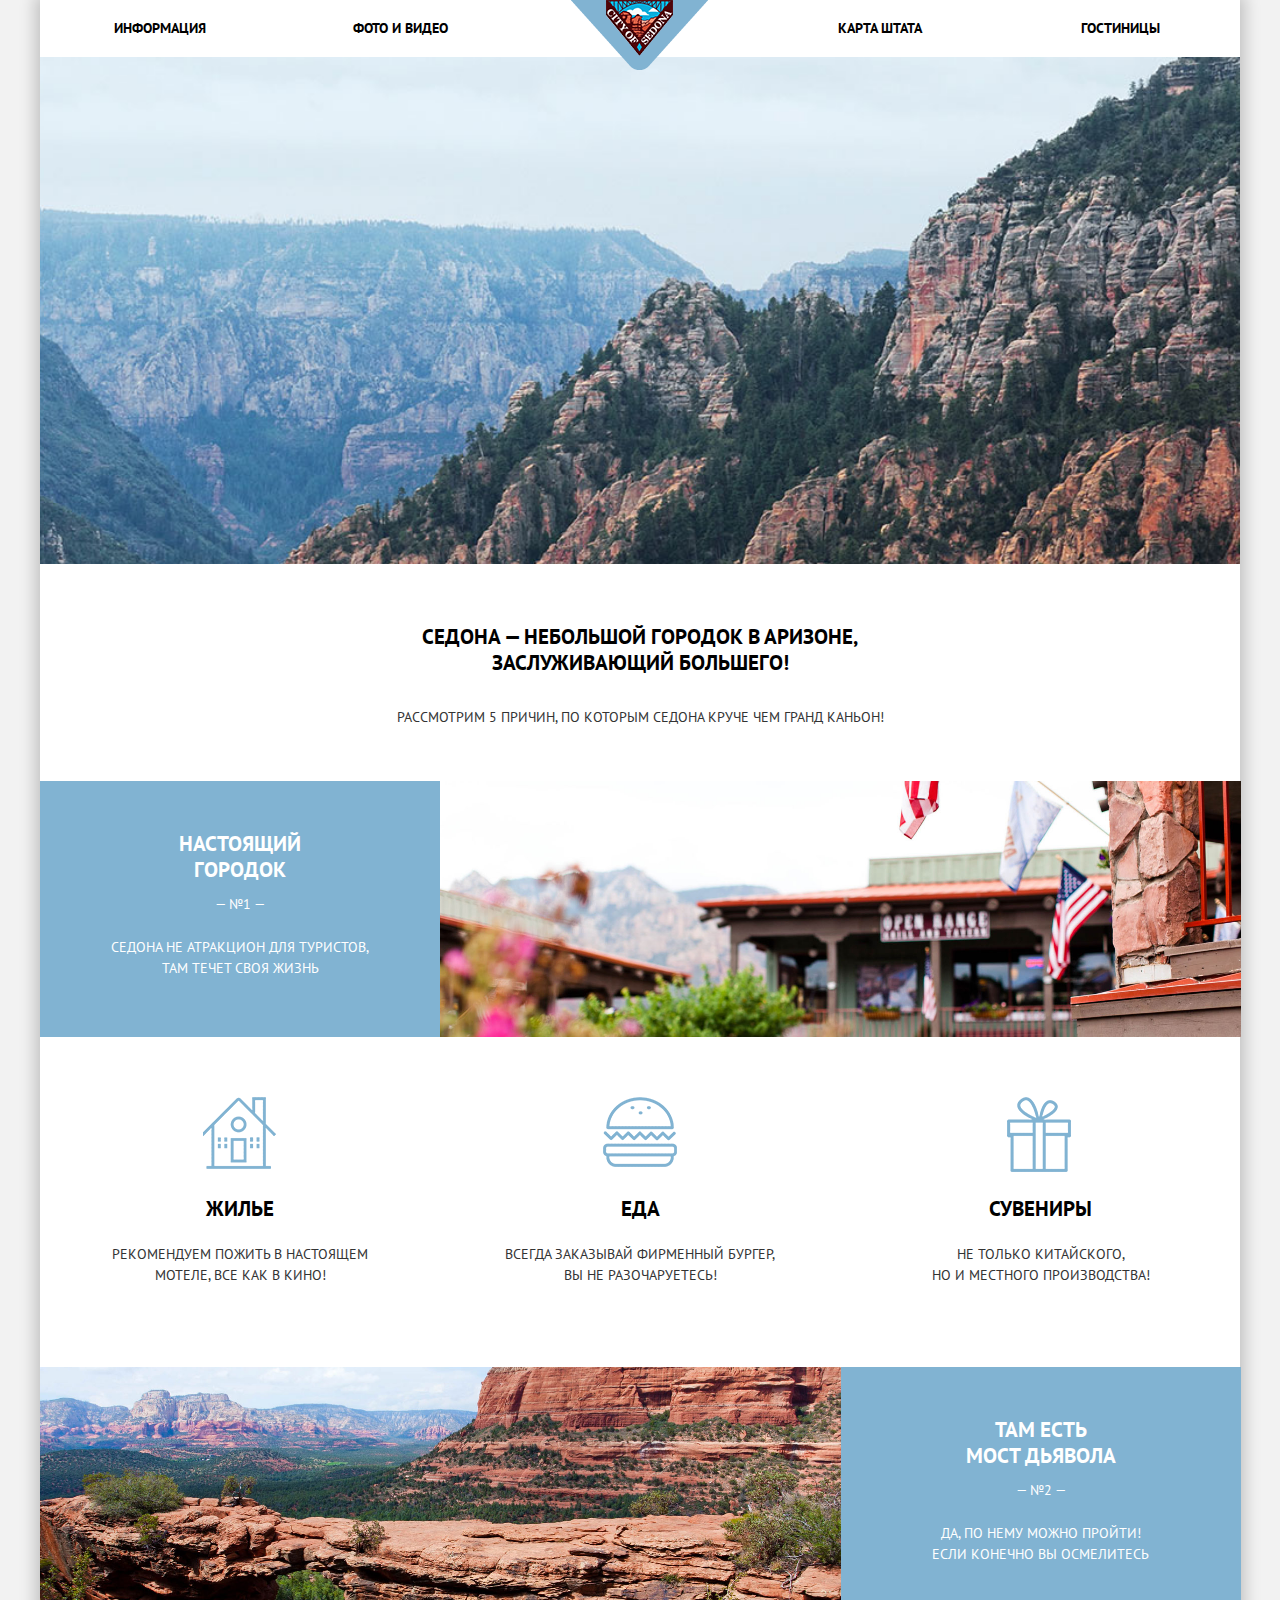
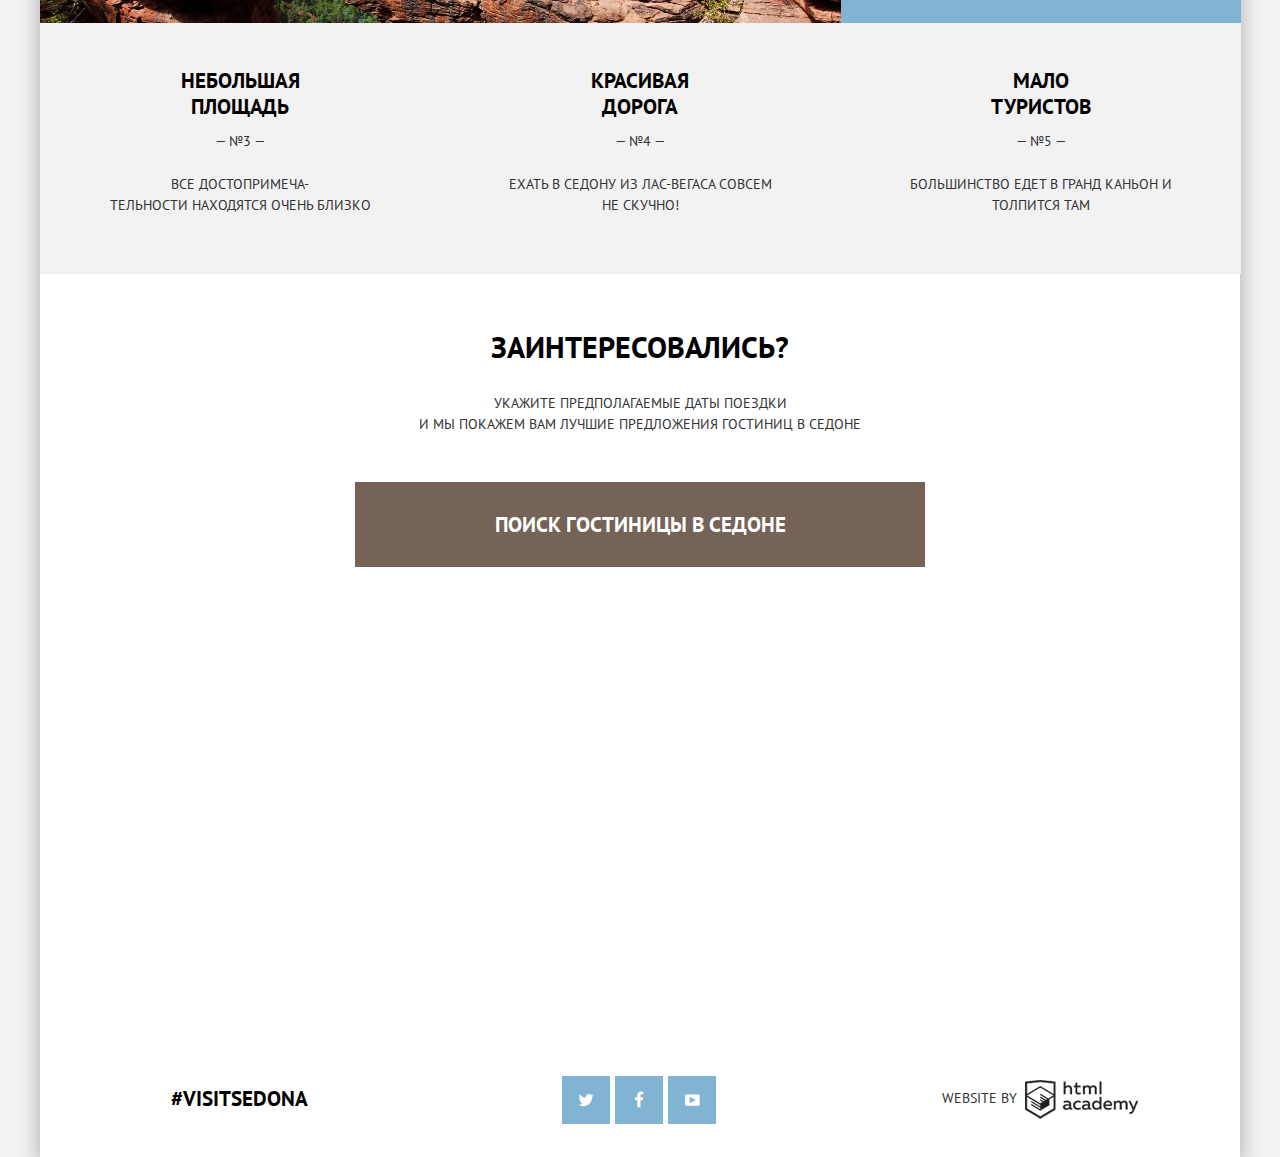
==== commit 1a064070: "hotels diff fixes" ====
--- a/id96029/sedona/index.html
+++ b/id96029/sedona/index.html
@@ -10,15 +10,6 @@
 </head>
 
 <body class="index">
-  <style>
-    .tmp {
-      opacity: .3;
-      position: absolute;
-      z-index: 100;
-      top: 0;
-    }
-  </style>
-  <img class="tmp" src="sedona-index-1200.jpg">
   <div class="positioner">
     <header class="header">
       <nav class="navigation">
--- a/id96029/sedona/css/style.css
+++ b/id96029/sedona/css/style.css
@@ -579,6 +579,18 @@
   padding: 30px 70px;
 }
 
+@media (max-width: 1000px) {
+  .content {
+    padding-left: 32px;
+    padding-right: 32px;
+  }
+}
+
+.filter.content {
+  padding-top: 25px;
+  padding-bottom: 20px
+}
+
 .filter {
   background-image: url('../img/bg-hotels-filter.jpg');
   background-size: cover;
@@ -594,7 +606,8 @@
 }
 
 .filter3 {
-  width: 310px;
+  margin-right: 12px;
+  width: 318px;
   float: right;
 }
 
@@ -606,7 +619,7 @@
   display: block;
   font-size: 16px;
   font-weight: bold;
-  margin-bottom: 10px;
+  margin-bottom: 13px;
 }
 
 .filter li {
@@ -679,7 +692,7 @@
 
 .filter .search-btn {
   display: block;
-  margin: 12px auto;
+  margin: 12px auto 0;
   padding: 5px 35px;
   font-size: 14px;
   font-weight: normal;
@@ -723,6 +736,13 @@
   content: '\2611';
 }
 
+
+/* sorting */
+.sortbar.content {
+  padding-top: 35px;
+  padding-bottom: 28px;
+}
+
 .sortbar .total,
 .sortbar-title,
 .sortbar a {
@@ -781,6 +801,11 @@
 
 .catalog ul {
   list-style: none;
+}
+
+.item.content {
+  padding-top: 30px;
+  padding-bottom: 30px;
 }
 
 .catalog .item {
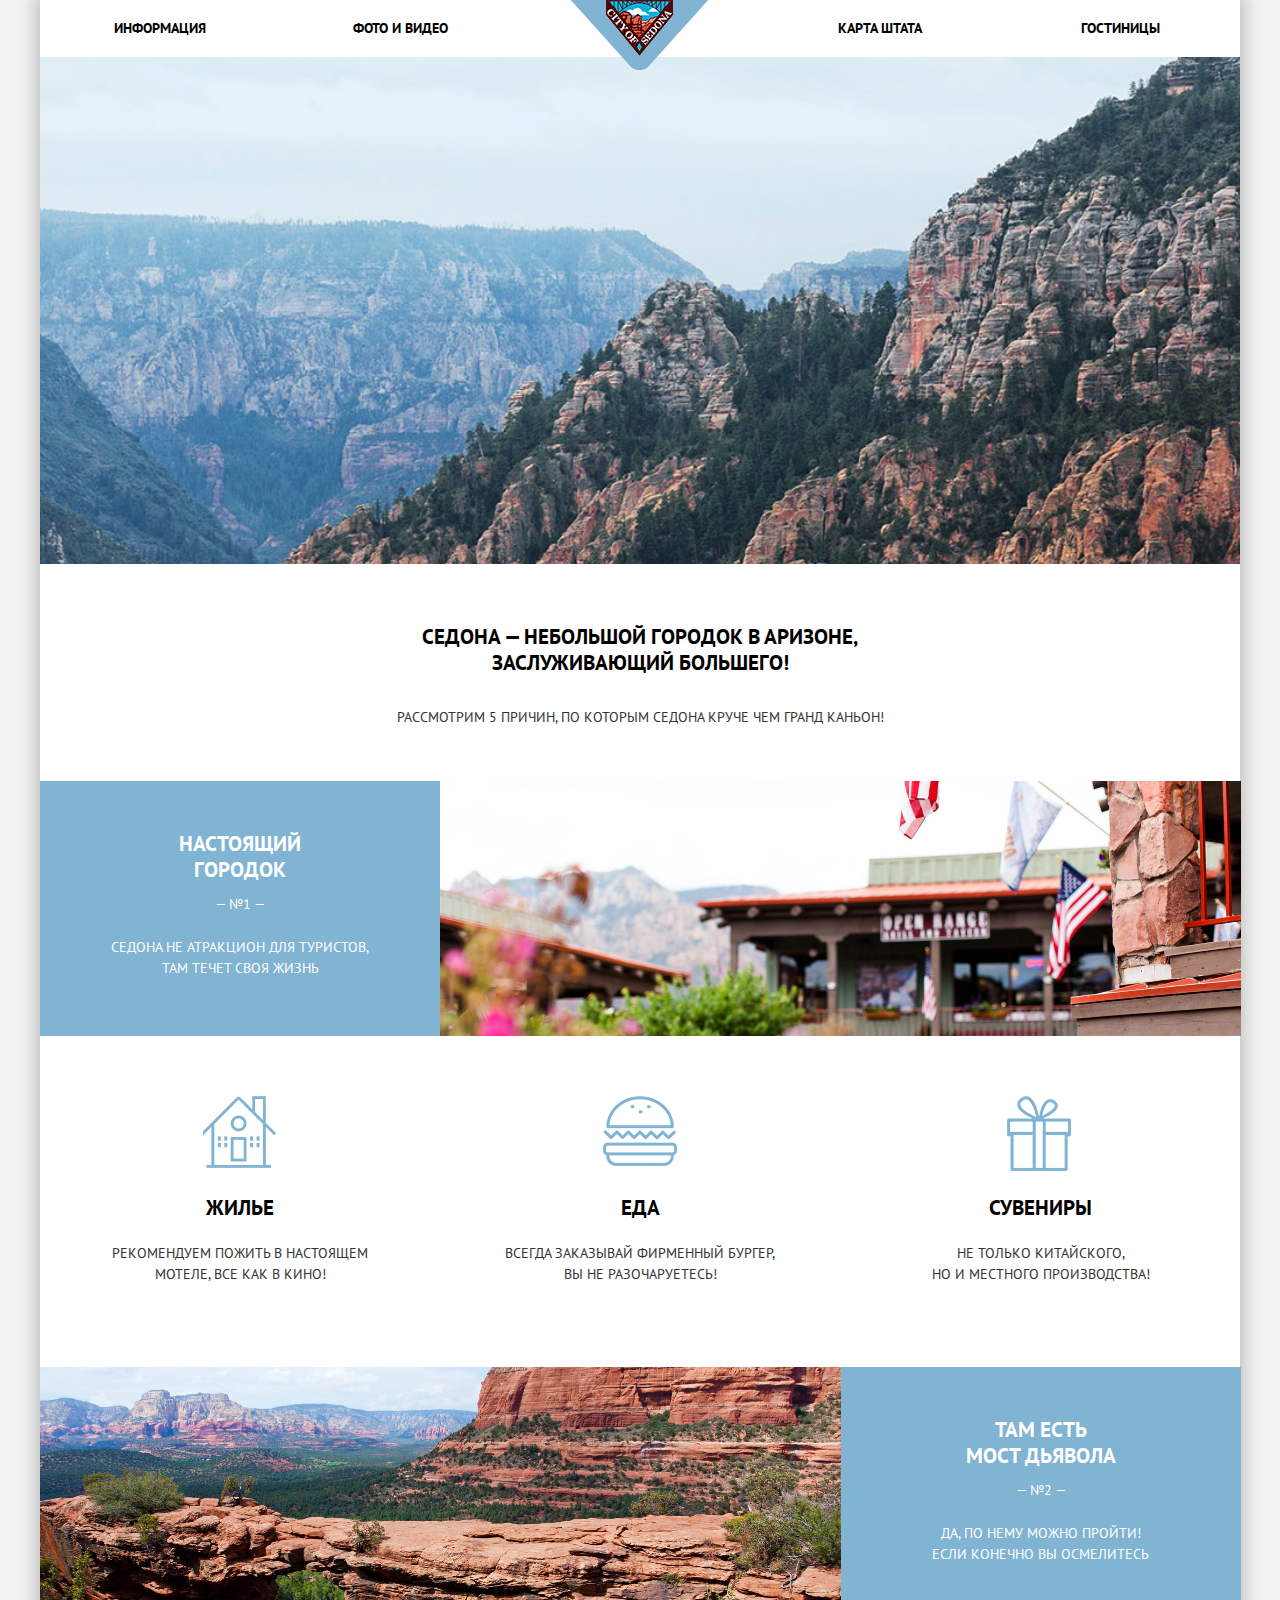
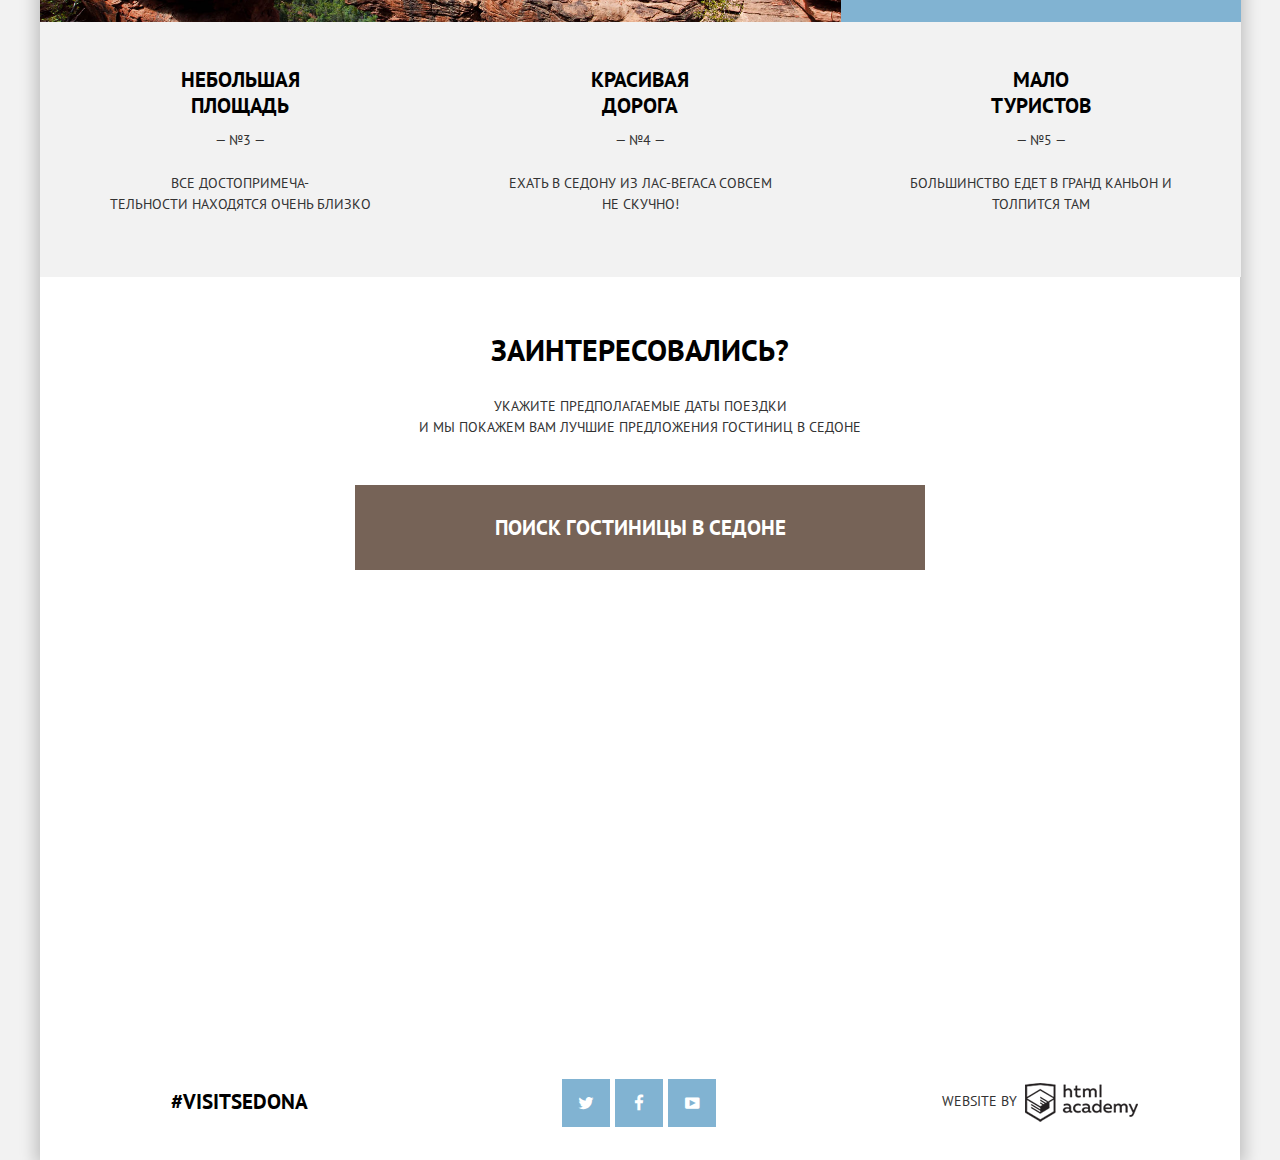
==== commit a3ea25ec: "minify js and css" ====
--- a/id96029/sedona/index.html
+++ b/id96029/sedona/index.html
@@ -5,8 +5,9 @@
   <meta charset="utf-8">
   <title>Sedona</title>
   <link href="http://fonts.googleapis.com/css?family=PT+Sans:400,700&amp;subset=cyrillic,latin" rel="stylesheet" type="text/css" data-noprefix="">
-  <link rel="stylesheet" href="css/normalize.css">
-  <link rel="stylesheet" href="css/style.css">
+  <link rel="stylesheet" href="css/normalize.min.css">
+<!--  <link rel="stylesheet" href="css/style.css">-->
+  <link rel="stylesheet" href="css/style.min.css">
 </head>
 
 <body class="index">
@@ -87,25 +88,28 @@
             <br>Если конечно вы осмелитесь</p>
         </div>
 
-        <div class="features-item simple-item">
-          <h2>НЕБОЛЬШАЯ<br>ПЛОЩАДЬ</h2>
-          <span class="number">— №3 —</span>
-          <p>ВСЕ достопримеча-
-            <br>тельности находятся очень близко</p>
-        </div>
+        <div class="features-items-gray">
+          <div class="features-item simple-item">
+            <h2>НЕБОЛЬШАЯ<br>ПЛОЩАДЬ</h2>
+            <span class="number">— №3 —</span>
+            <p>ВСЕ достопримеча-
+              <br>тельности находятся очень близко
+            </p>
+          </div>
 
-        <div class="features-item simple-item">
-          <h2>КРАСИВАЯ<br>ДОРОГА</h2>
-          <span class="number">— №4 —</span>
-          <p>ЕХАТЬ В СЕДОНУ ИЗ ЛАС-ВЕГАСА совсем
-            <br>НЕ СКУЧНО!</p>
-        </div>
+          <div class="features-item simple-item">
+            <h2>КРАСИВАЯ<br>ДОРОГА</h2>
+            <span class="number">— №4 —</span>
+            <p>ЕХАТЬ В СЕДОНУ ИЗ ЛАС-ВЕГАСА совсем
+              <br>НЕ СКУЧНО!</p>
+          </div>
 
-        <div class="features-item simple-item">
-          <h2>МАЛО<br>ТУРИСТОВ</h2>
-          <span class="number">— №5 —</span>
-          <p>Большинство едет в гранд каньон и
-            <br>толпится там</p>
+          <div class="features-item simple-item">
+            <h2>МАЛО<br>ТУРИСТОВ</h2>
+            <span class="number">— №5 —</span>
+            <p>Большинство едет в гранд каньон и
+              <br>толпится там</p>
+          </div>
         </div>
 
       </section>
@@ -161,26 +165,7 @@
     </footer>
   </div>
   <script type="text/javascript" charset="utf-8" src="https://api-maps.yandex.ru/services/constructor/1.0/js/?sid=gqKPb93SNWbgKcYiw6Mp4gLmOWBQvxFD&id=map"></script>
-  <script>
-    var button = document.querySelector(".form-btn");
-    var dropdown = document.querySelector(".search-form");
-    var searchForm = document.querySelector(".search-form form");
-    var from = document.querySelector("[name=from]");
-    var to = document.querySelector("[name=to]");
-    var adults = document.querySelector("[name=adults]");
-
-    button.addEventListener("click", function(event) {
-      event.preventDefault();
-      dropdown.classList.toggle("show-form");
-      });
-    searchForm.addEventListener("submit", function(event) {
-      if (!(from.value && to.value && adults.value)) {
-          event.preventDefault();
-          searchForm.classList.add("error");
-        }
-      });
-
-  </script>
+  <script src="js/app.min.js"></script>
 </body>
 
 </html>
--- a/id96029/sedona/css/style.min.css
+++ b/id96029/sedona/css/style.min.css
@@ -0,0 +1 @@
+@font-face{font-family:symbols-sedona;src:url(../font/symbols-sedona.eot?60737633);src:url(../font/symbols-sedona.eot?60737633#iefix) format('embedded-opentype'),url(../font/symbols-sedona.woff?60737633) format('woff'),url(../font/symbols-sedona.ttf?60737633) format('truetype'),url(../font/symbols-sedona.svg?60737633#symbols-sedona) format('svg');font-weight:400;font-style:normal}[class*=" icon-"]:before,[class^=icon-]:before{font-family:symbols-sedona;font-style:normal;font-weight:400;speak:none;display:inline-block;text-decoration:inherit;width:1em;margin-right:.2em;text-align:center;font-variant:normal;text-transform:none;line-height:1em;margin-left:.2em}.icon-facebook:before{content:'\66'}.icon-twitter:before{content:'\74'}.icon-up-dir:before{content:'\25b2'}.icon-down-dir:before{content:'\25bc'}.icon-star:before{content:'\2605'}.icon-check-off:before{content:'\2610'}.icon-check-on:before{content:'\2611'}.icon-calendar:before{content:'\e800'}.icon-plus:before{content:'\e801'}.icon-minus:before{content:'\e802'}.icon-youtube:before{content:'\f39e'}body{margin:0;padding:0;background-color:#f2f2f2;font-family:'PT Sans',Arial,sans-serif;font-size:14px;line-height:21px;text-transform:uppercase;color:#333}h1,h2,p,ul{margin:0;padding:0}a{text-decoration:none;color:red}h1,h2{font-weight:700;color:#000}h1{font-size:30px;line-height:26px}h2{font-size:21px;line-height:26px}.btn{border:none;outline:0;color:#fff;text-transform:uppercase;font-weight:700;font-size:21px;font-family:'PT Sans',Arial,sans-serif}.btn-blue{background-color:#81b3d2;color:#fff}.btn-blue:hover{background-color:#669ec0}.btn-blue:active{color:rgba(255,255,255,.3);background-color:#5496bd}.btn-brown{background-color:#766357;color:#fff}.btn-brown:hover{background-color:#604e43}.btn-brown:active{color:rgba(255,255,255,.3);background-color:#503e33}.positioner{max-width:1200px;min-width:768px;margin:0 auto;box-shadow:0 0 15px 5px rgba(0,1,1,.2);background-color:#fff}.index .positioner{position:relative}.header{margin:0;padding:0;list-style:none}.header li{height:57px;display:inline-block;width:20%;margin-right:-4px;text-align:center;line-height:57px;vertical-align:middle}.header a{display:block;color:#000;text-decoration:none;font-size:14px;font-weight:700}.header .logo{position:relative;z-index:1}.header a:hover{color:rgba(129,179,210,1)}.header a:active{color:rgba(0,0,0,.3)}.header a.active{color:rgba(118,99,87,1)}.header a.active:hover{color:rgba(96,78,67,1)}.header a.active:active{color:rgba(118,99,87,.3)}.footer{width:100%}.index .footer{position:absolute;bottom:0;background-color:rgba(255,255,255,.9)}.footer-column{width:33.33%;text-align:center;vertical-align:middle;line-height:111px}.footer-contacts,.footer-social{float:left}.footer-copyright{float:right}.footer-copyright a{display:inline-block;width:113px;height:39px;vertical-align:middle;background-image:url(../img/created-by-sprite.png)}.footer-copyright a:hover{background-position:0 -40px}.footer-copyright a:active{background-position:0 -80px}.footer-contacts a{color:#000;font-size:21px;font-weight:700}.footer .social{display:inline-block;width:48px;height:48px;margin-right:1px;vertical-align:middle;line-height:48px;font-size:17px;text-align:center}.clearfix:after{content:'';display:table;clear:both}.welcome-block{min-width:768px;background:url(../img/bg-index-main.jpg) top center/cover no-repeat fixed #ACCDE1}.welcome-img{width:500px;height:450px;background-image:url(../img/bg-index-logo.png);background-position:center 75px;background-repeat:no-repeat;margin:0 auto}.welcome-mask{background-image:url(../img/bg-index-mask.png);background-position:center top;background-repeat:no-repeat;height:57px;background-size:100% 57px;margin-right:-1px}.welcome-text{padding:60px 0 53px;background:#fff;text-align:center}.welcome-text h2{margin-bottom:31px}.features-block{margin-right:-1px}.features-item{display:inline-block;width:33.33%;margin-right:-4px;text-align:center;vertical-align:top;padding:50px 20px 56px;box-sizing:border-box}.accent-item{background-color:rgba(129,179,210,1);color:#fff;height:255px}.accent-item h2{color:#fff}.img-item{width:66.66%;height:255px}.pic-item{padding-top:60px;padding-bottom:82px}.pic-item .pic{height:76px;width:75px;background-image:url(../img/pics.png);margin:0 auto 23px}.pic-item .home{background-position:-14px -27px}.pic-item .food{background-position:-112px -30px}.pic-item .box{background-position:-213px -24px}.img-item-right{background-image:url(../img/bg-index-1.jpg);width:66.66%;background-size:cover;background-repeat:no-repeat;background-color:#ab8251}.img-item-left{background-image:url(../img/bg-index-2.jpg);width:66.66%;background-size:cover;background-repeat:no-repeat;background-color:#b1755f}.features-items-gray{background-color:#f2f2f2}.simple-item{padding-top:45px;padding-bottom:62px}.features-item .number{display:inline-block;margin-top:11px}.features-item p{margin-top:22px}.search-block{text-align:center;padding-top:62px}.search-block-title{font-size:30px;color:#000;font-weight:700;margin-bottom:36px}.search-block p{margin-bottom:47px}.search-form{position:relative;width:570px;margin:0 auto;height:85px}.form-btn{height:85px;display:block;position:absolute;z-index:2;width:100%;-webkit-transition:box-shadow .7s ease-in-out;transition:box-shadow .7s ease-in-out}.form-btn:hover{cursor:pointer}.show-form .form-btn{box-shadow:0 10px 20px 0 rgba(0,1,1,.25)}.form-overflow{overflow:hidden;position:relative;z-index:1;top:85px;height:0;-webkit-transition:height .7s ease-in-out;transition:height .7s ease-in-out;box-shadow:0 7px 15px 0 rgba(0,0,0,.15)}.show-form .form-overflow{display:block;height:372px}.search-form form{position:absolute;bottom:0;text-align:left;padding:55px;background:#fff}.search-form label{position:relative;width:100%;display:inline-block;margin-bottom:30px;line-height:38px;vertical-align:middle;font-weight:700}.search-form .left-col{width:50%}.search-form .right-col{float:right;width:38%;padding-left:20px}.search-form input[type=text]{box-sizing:border-box;font-family:'PT Sans',Arial,sans-serif;font-size:14px;text-transform:uppercase;font-weight:700;line-height:38px;border:none;outline:0;background-color:rgba(242,242,242,1)}.error input[type=text]{background-color:rgba(255,0,0,.05)}.search-form .calendar{width:345px;float:right;padding:0 14px}.search-form .counter{width:115px;float:right;padding:0 38px;text-align:center}.search-form i{position:absolute;color:#c2c2c2}.search-form i:hover{color:#000}.search-form i:active{color:#81b3d2}.search-form .icon-calendar{right:10px;font-size:21px}.search-form .icon-plus{right:10px}.search-form .icon-minus{right:85px}.search-form .search-btn{display:block;width:100%;height:58px}#map{height:590px}.content{padding:30px 70px}@media (max-width:1000px){.content{padding-left:32px;padding-right:32px}}.filter.content{padding-top:25px;padding-bottom:20px}.filter{background-image:url(../img/bg-hotels-filter.jpg);background-size:cover;background-position:center;background-color:#7e9dbf;color:#fff;font-size:14px}.filter1,.filter2{width:24%;float:left}.filter3{margin-right:12px;width:318px;float:right}.filter ul{list-style:none}.filter-group{display:block;font-size:16px;font-weight:700;margin-bottom:13px}.filter li{line-height:45px}.range-controls{position:relative;height:22px;padding-top:20px}.range-controls .scale{height:2px;background-color:rgba(255,255,255,.3)}.range-controls .bar{height:2px;background-color:#fff}.range-controls .toggle{position:absolute;top:12px;width:4px;height:4px;background-color:#ababab;border:8px solid #fff;border-radius:50%;cursor:pointer;box-shadow:0 2px rgba(0,1,1,.14)}.range-controls .toggle:hover{background-color:#1c4f80}.range-controls .max{left:145px}.price-controls{border:2px solid #fff;border-radius:2px;padding:5px 0}.price-controls .from{margin-left:65px}.price-controls .to{margin-left:50px}.price-controls input{width:66px;font-family:'PT Sans',Arial,sans-serif;font-size:14px;color:#fff;border:none;background:0 0;outline:0}.price-controls .input-border{border-right:2px solid #fff}.filter .search-btn{display:block;margin:12px auto 0;padding:5px 35px;font-size:14px;font-weight:400;border:2px solid #fff;border-radius:2px;background:0 0;cursor:pointer}input[type=checkbox]{display:none}input[type=checkbox]+label{position:relative;display:inline-block;padding-left:40px;cursor:pointer;vertical-align:top}input[type=checkbox]+label:before{content:'\2610';position:absolute;top:1px;left:0;font-family:symbols-sedona;font-size:26px;color:#b5b5b5}input[type=checkbox]+label:hover:before{color:#fff}input[type=checkbox]:disabled+label:before{color:#6a6a6a}input[type=checkbox]:checked+label:before{content:'\2611'}.sortbar.content{padding-top:35px;padding-bottom:28px}.sortbar .total,.sortbar a,.sortbar-title{display:inline-block}.sortbar .total{font-size:21px;font-weight:700;width:165px}.sortbar a,.sortbar-title{font-size:12px;margin-right:35px}.sortbar a{color:rgba(0,0,0,.3);border-bottom:1px dotted #81b3d2}.sortbar a:hover{color:#81b3d2}.sortbar a:active{color:#000;border:none}.order .sortbar-active,.order a:hover.sortbar-active,.sortbar-active{color:#81b3d2;border:none}.order{float:right}.order a{margin:0;border:0;font-size:19px}.order a:hover{color:#000}.order a:active{color:#81b3d2}.catalog ul{list-style:none}.item.content{padding-top:30px;padding-bottom:30px}.catalog .item{position:relative;padding-left:237px;border-bottom:1px solid #e5e5e5}.catalog .item:first-child{border-top:1px solid #e5e5e5}.item-img>img{position:absolute;left:70px}.item .title{display:inline-block;margin-bottom:13px;font-size:21px;font-weight:700;line-height:16px;color:#000}.item .title:hover{color:#81b3d2}.item .title:active{color:rgba(0,0,0,.3)}.item-details{margin-bottom:13px;font-size:14px}.item-hotel-type{min-width:113px}.item-buttons a{font-size:14px;padding:3px 17px}.item-buttons a,.item-details div{display:inline-block}.item .rate,.item .stars{position:absolute;right:70px}.item .stars{top:30px;width:135px;font-size:19px;word-spacing:-7px;text-align:right;color:#81b3d2;margin-right:-5px}.item .rate{bottom:30px;padding:3px 17px;background-color:#f2f2f2}
